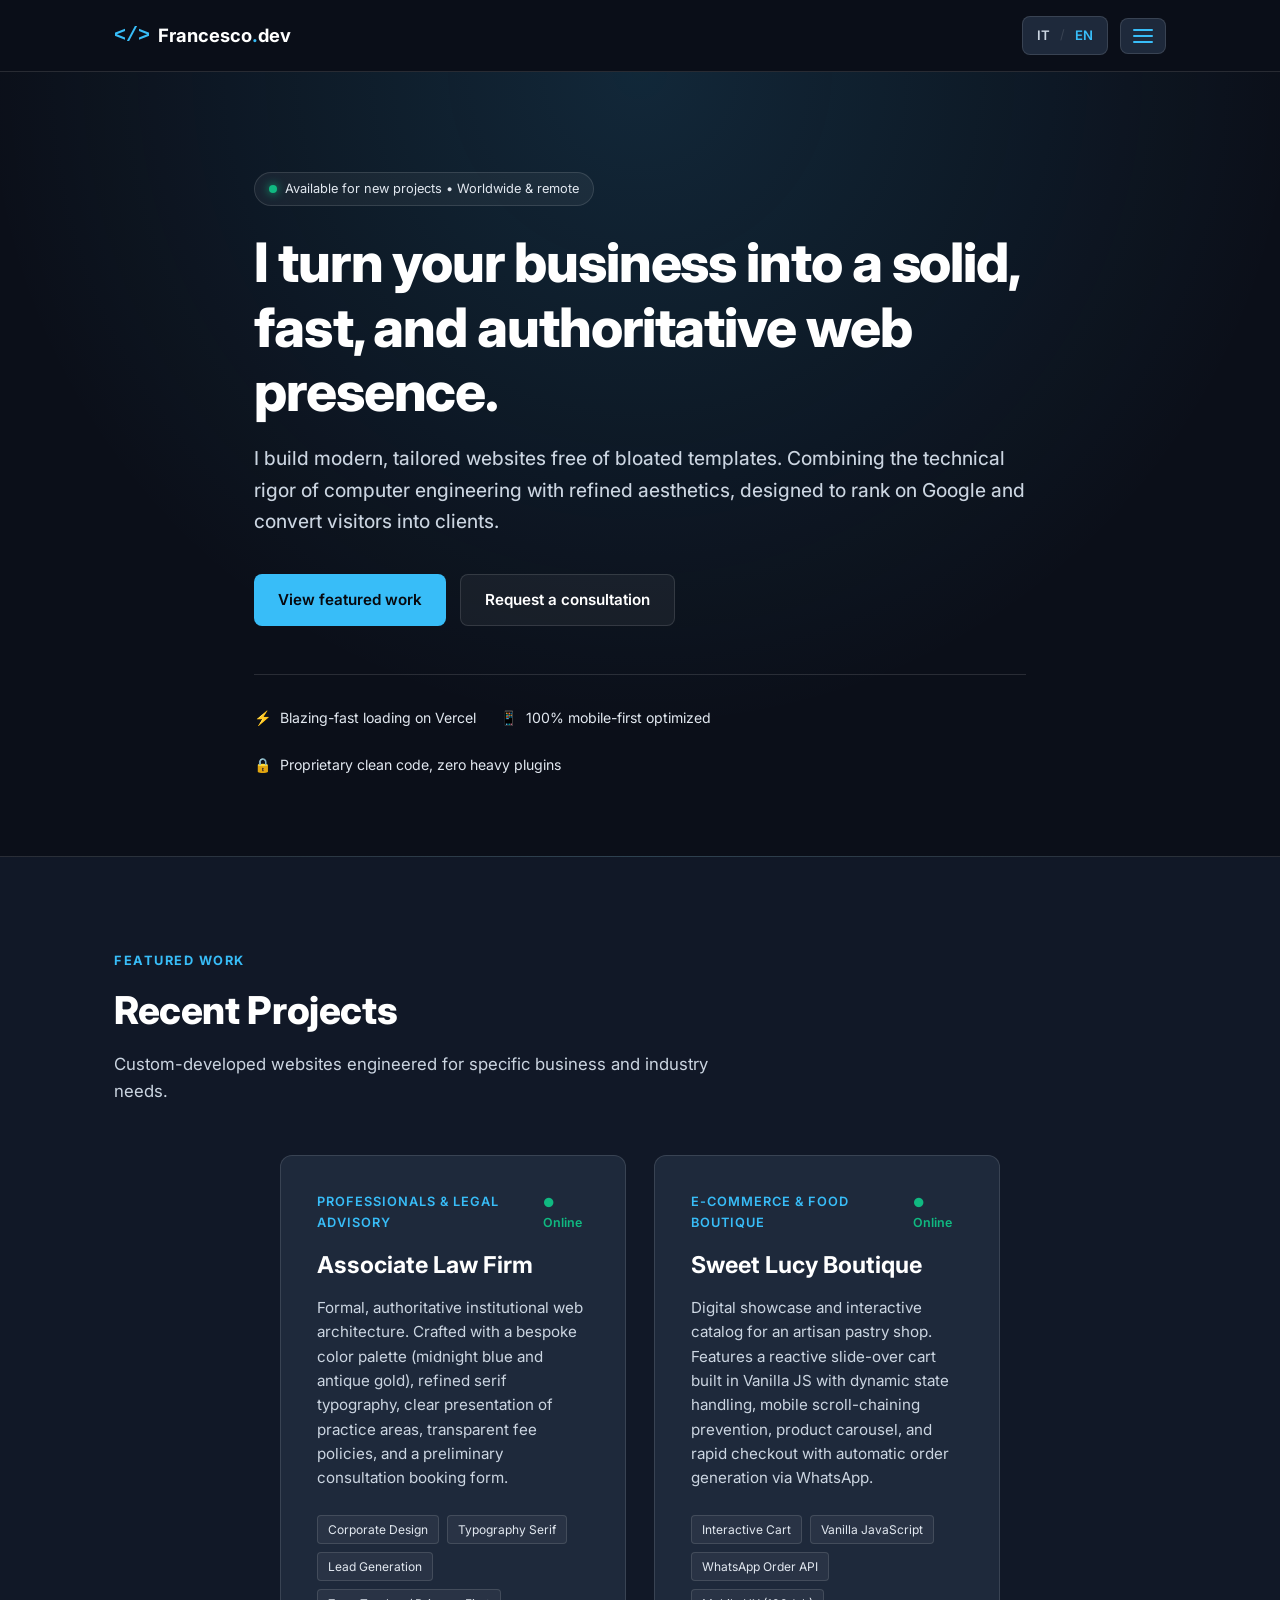
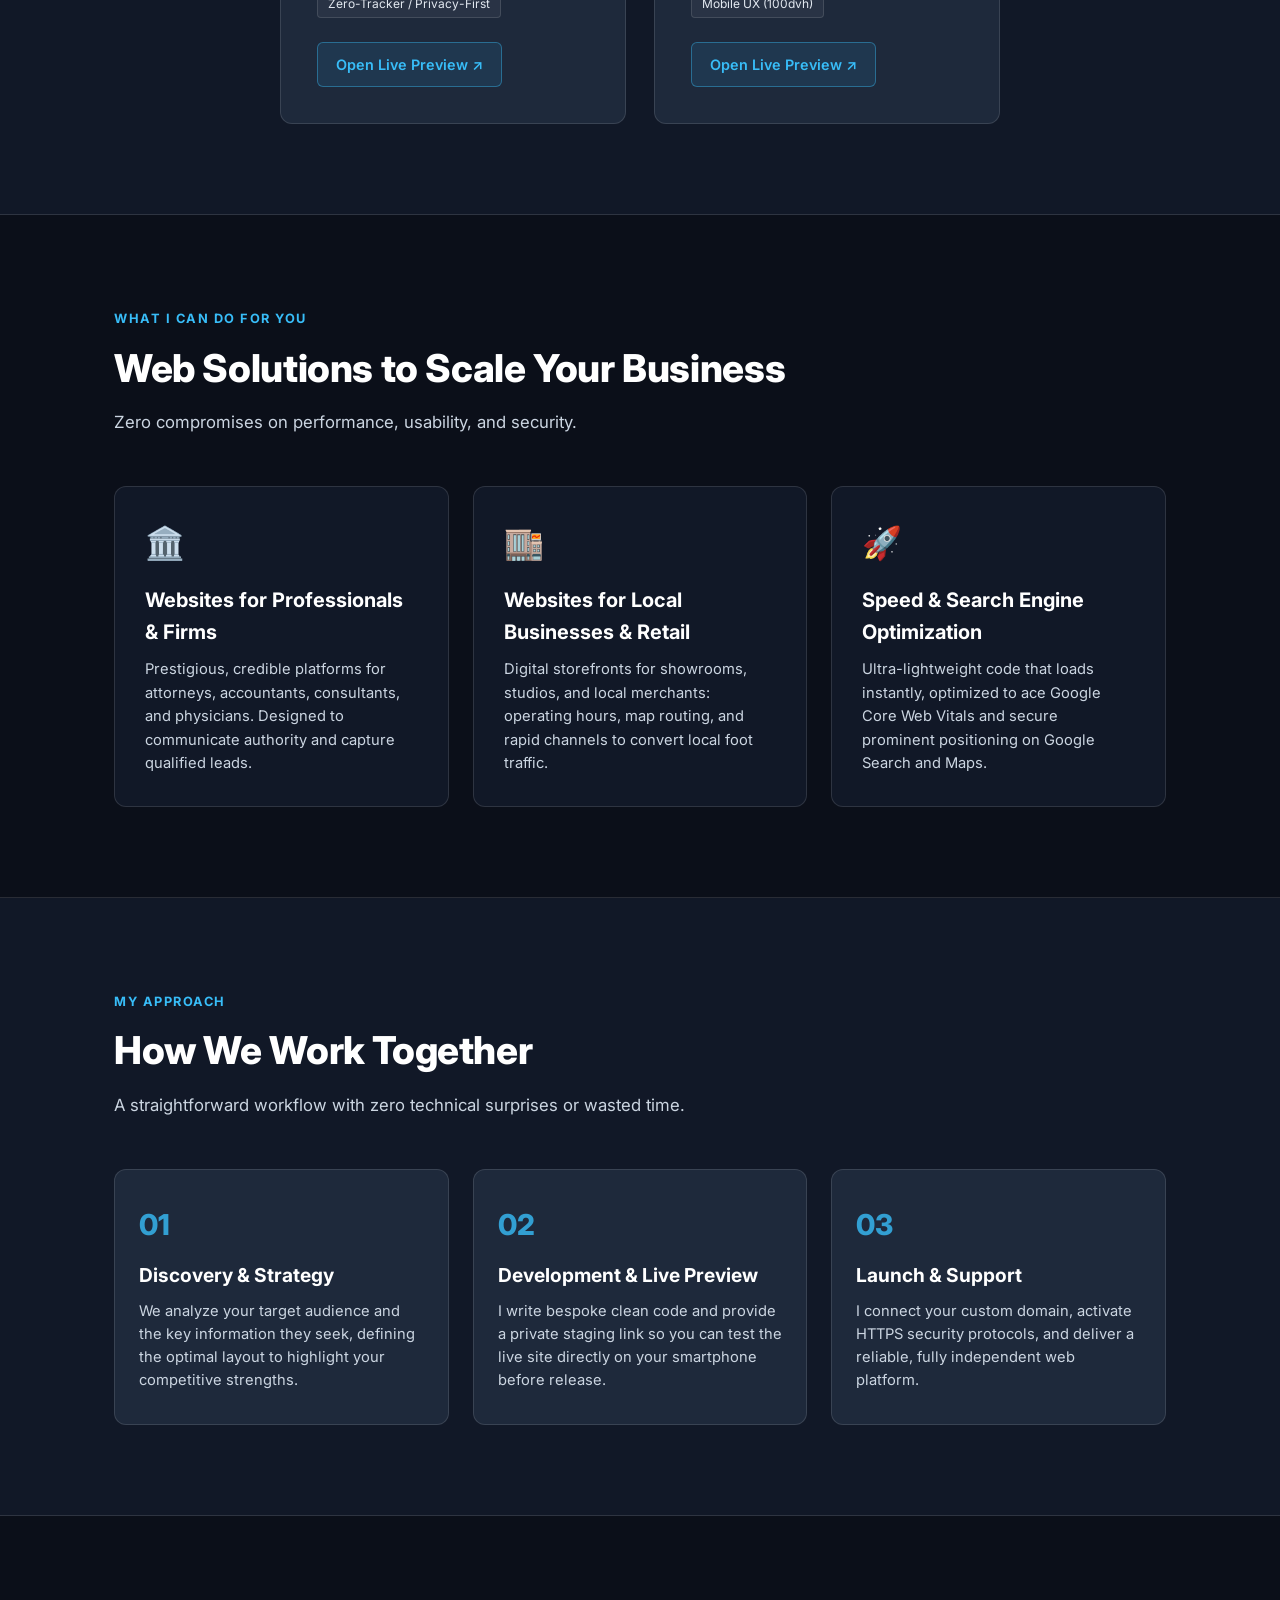
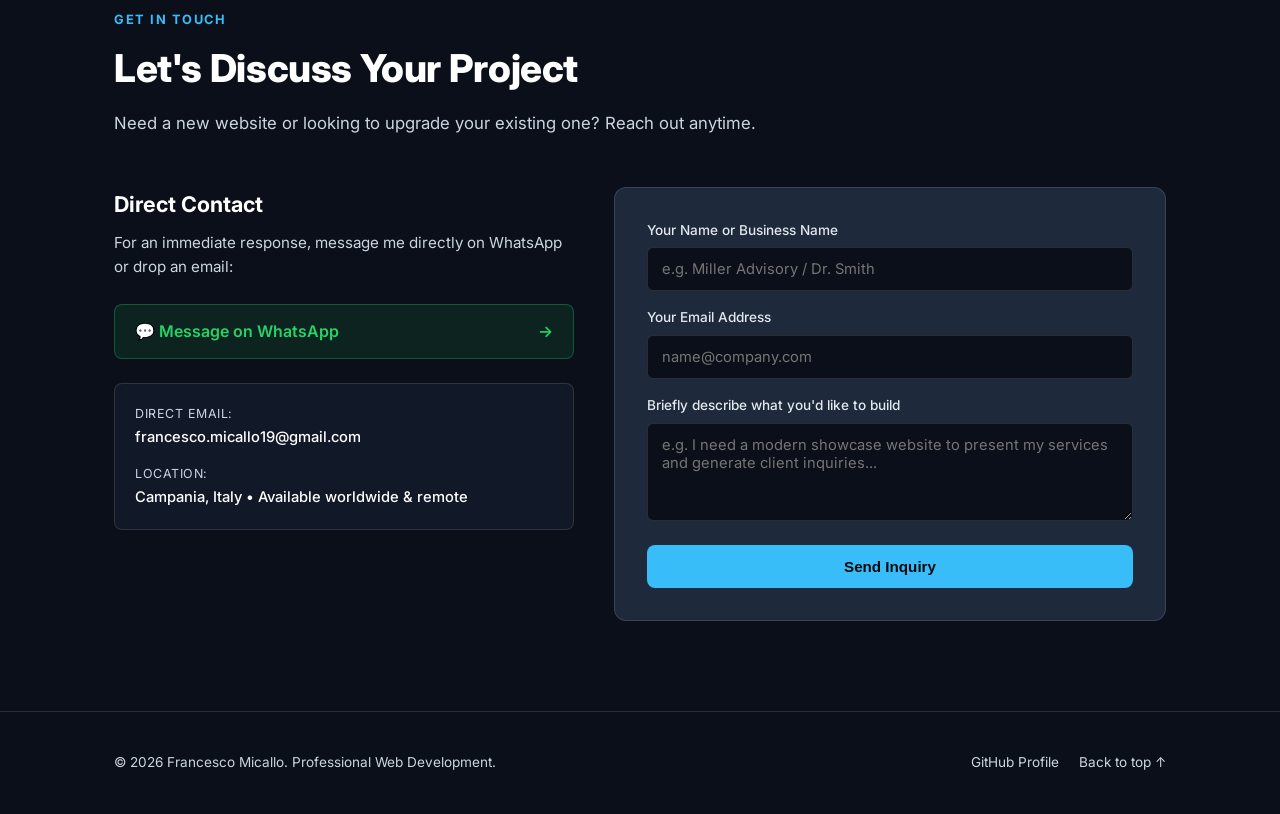
==== en/index.html @ f087980b "update it/en" ====
<!DOCTYPE html>
<html lang="en">
<head>
  <meta charset="UTF-8">
  <meta name="viewport" content="width=device-width, initial-scale=1.0">
  <meta name="description" content="Portfolio of Francesco Micallo: web development, modern digital solutions, responsive high-performance interfaces, and bespoke e-commerce experiences.">
  <title>Francesco Micallo | Web Development & Digital Solutions</title>

  <!-- SOCIAL PREVIEW & WHATSAPP -->
  <meta property="og:type" content="website">
  <meta property="og:url" content="https://francesco-webdesign.vercel.app/en/">
  <meta property="og:title" content="Francesco Micallo | Web Development &amp; Digital Solutions">
  <meta property="og:description" content="Building modern, blazing-fast, custom websites for professionals and businesses. High-performance, mobile-first solutions.">
  <meta property="og:image" content="https://francesco-webdesign.vercel.app/img/og-cover.png">
  <meta property="og:image:width" content="1200">
  <meta property="og:image:height" content="630">

  <!-- TWITTER / X CARDS -->
  <meta name="twitter:card" content="summary_large_image">
  <meta name="twitter:title" content="Francesco Micallo | Web Development &amp; Digital Solutions">
  <meta name="twitter:description" content="Building modern, blazing-fast, custom websites for professionals and businesses.">
  <meta name="twitter:image" content="https://francesco-webdesign.vercel.app/img/og-cover.png">

  <!-- HREFLANG TAGS FOR MULTILINGUAL SEO -->
  <link rel="alternate" hreflang="it" href="https://francesco-webdesign.vercel.app/" />
  <link rel="alternate" hreflang="en" href="https://francesco-webdesign.vercel.app/en/" />
  <link rel="alternate" hreflang="x-default" href="https://francesco-webdesign.vercel.app/" />

  <!-- PRECONNECT AND ASYNC GOOGLE FONT -->
  <link rel="preconnect" href="https://fonts.googleapis.com">
  <link rel="preconnect" href="https://fonts.gstatic.com" crossorigin>
  <link rel="preload" as="style" href="https://fonts.googleapis.com/css2?family=Inter:wght@300;400;500;600;700;800&display=swap">
  <link rel="stylesheet" href="https://fonts.googleapis.com/css2?family=Inter:wght@300;400;500;600;700;800&display=swap" media="print" onload="this.media='all'">
  <noscript>
    <link rel="stylesheet" href="https://fonts.googleapis.com/css2?family=Inter:wght@300;400;500;600;700;800&display=swap">
  </noscript>

  <!-- SHARED STYLESHEET (SALENDO DI UN LIVELLO) -->
  <link rel="stylesheet" href="../style.css">

  <!-- CUSTOM FAVICON WITH </> SYMBOL -->
  <link rel="icon" type="image/svg+xml" href="data:image/svg+xml,%3Csvg xmlns='http://www.w3.org/2000/svg' viewBox='0 0 32 32'%3E%3Crect width='32' height='32' rx='7' fill='%230b0f19'/%3E%3Ctext x='50%25' y='55%25' dominant-baseline='middle' text-anchor='middle' fill='%2338bdf8' font-family='monospace' font-weight='900' font-size='16'%3E%26lt%3B/%26gt%3B%3C/text%3E%3C/svg%3E">
  
  <!-- GOOGLE SEARCH CONSOLE VERIFICATION -->
  <meta name="google-site-verification" content="of4kfYGj0IysTOYSiKbPm9DRqJYELXK91-NZYfJ7q2g" />

  <!-- STRUCTURED JSON-LD DATA -->
  <script type="application/ld+json">
  {
    "@context": "https://schema.org",
    "@type": "Person",
    "name": "Francesco Micallo",
    "url": "https://francesco-webdesign.vercel.app/en/",
    "jobTitle": "Freelance Web Developer & Designer",
    "description": "Building modern, fast, custom websites for professionals, boutique businesses, and enterprises.",
    "address": {
      "@type": "PostalAddress",
      "addressRegion": "Campania",
      "addressCountry": "IT"
    },
    "knowsAbout": ["Web Development", "HTML5", "CSS3", "JavaScript", "WhatsApp E-Commerce", "SEO Optimization"],
    "sameAs": [
      "https://www.linkedin.com/in/tuo-profilo-linkedin",
      "https://github.com/francescomicallo19-alt"
    ]
  }
  </script>
</head>
<body>

  <!-- HEADER & NAVBAR WITH LANGUAGE SWITCHER & HAMBURGER DROPDOWN -->
  <header class="navbar">
    <div class="container nav-container">
      <a href="../" class="logo">
        <span class="logo-symbol">&lt;/&gt;</span>
        <span class="logo-text">Francesco<span class="dot">.</span>dev</span>
      </a>

      <div class="nav-actions">
        <!-- LANGUAGE SWITCHER: IT LINKS TO ROOT, EN ACTIVE -->
        <div class="lang-switch">
          <a href="../" class="lang-btn">IT</a>
          <span class="lang-divider">/</span>
          <span class="lang-btn active">EN</span>
        </div>

        <!-- DROPDOWN MENU WITH HAMBURGER ICON AND INNER CTA -->
        <div class="dropdown">
          <button class="dropdown-trigger" id="dropdownBtn" type="button" aria-label="Open navigation menu" aria-expanded="false">
            <span class="hamburger-icon">
              <span></span>
              <span></span>
              <span></span>
            </span>
          </button>
          
          <div class="dropdown-menu" id="dropdownMenu">
            <a href="#progetti">Projects</a>
            <a href="#servizi">Services</a>
            <a href="#metodo">Method</a>
            <!-- HIGH-CONTRAST CALL TO ACTION BUTTON INSIDE MENU -->
            <a href="#contatti" class="menu-cta-btn">Let's discuss your project</a>
          </div>
        </div>
      </div>
    </div>
  </header>

  <main>
    <!-- HERO SECTION -->
    <section class="hero" id="home">
      <div class="container hero-content">
        <div class="badge">
          <span class="badge-dot"></span>
          <span>Available for new projects • Worldwide & remote</span>
        </div>
        <h1>I turn your business into a solid, fast, and authoritative web presence.</h1>
        <p class="subtitle">
          I build modern, tailored websites free of bloated templates. Combining the technical rigor of computer engineering with refined aesthetics, designed to rank on Google and convert visitors into clients.
        </p>
        <div class="hero-buttons">
          <a href="#progetti" class="btn btn-primary">View featured work</a>
          <a href="#contatti" class="btn btn-secondary">Request a consultation</a>
        </div>

        <div class="hero-features">
          <div class="feature-item">
            <span class="feature-icon">⚡</span>
            <span>Blazing-fast loading on Vercel</span>
          </div>
          <div class="feature-item">
            <span class="feature-icon">📱</span>
            <span>100% mobile-first optimized</span>
          </div>
          <div class="feature-item">
            <span class="feature-icon">🔒</span>
            <span>Proprietary clean code, zero heavy plugins</span>
          </div>
        </div>
      </div>
    </section>

    <!-- FEATURED PROJECTS SECTION -->
    <section class="section portfolio-section" id="progetti">
      <div class="container">
        <div class="section-head">
          <span class="tag">Featured Work</span>
          <h2 class="section-title">Recent Projects</h2>
          <p class="section-subtitle">Custom-developed websites engineered for specific business and industry needs.</p>
        </div>

        <div class="portfolio-grid portfolio-single">
          <!-- LAW FIRM CARD -->
          <article class="project-card">
            <div class="project-header">
              <span class="project-category">Professionals & Legal Advisory</span>
              <span class="status-live">● Online</span>
            </div>
            <h3>Associate Law Firm</h3>
            <p class="project-desc">
              Formal, authoritative institutional web architecture. Crafted with a bespoke color palette (midnight blue and antique gold), refined serif typography, clear presentation of practice areas, transparent fee policies, and a preliminary consultation booking form.
            </p>
            <div class="project-tags">
              <span>Corporate Design</span>
              <span>Typography Serif</span>
              <span>Lead Generation</span>
              <span>Zero-Tracker / Privacy-First</span>
            </div>
            <div class="project-actions">
              <a href="https://studio-legale-azure.vercel.app/" target="_blank" rel="noopener noreferrer" class="btn-project">
                Open Live Preview ↗
              </a>
            </div>
          </article>

          <!-- SWEET LUCY CARD -->
          <article class="project-card">
            <div class="project-header">
              <span class="project-category">E-Commerce & Food Boutique</span>
              <span class="status-live">● Online</span>
            </div>
            <h3>Sweet Lucy Boutique</h3>
            <p class="project-desc">
              Digital showcase and interactive catalog for an artisan pastry shop. Features a reactive slide-over cart built in Vanilla JS with dynamic state handling, mobile scroll-chaining prevention, product carousel, and rapid checkout with automatic order generation via WhatsApp.
            </p>
            <div class="project-tags">
              <span>Interactive Cart</span>
              <span>Vanilla JavaScript</span>
              <span>WhatsApp Order API</span>
              <span>Mobile UX (100dvh)</span>
            </div>
            <div class="project-actions">
              <a href="https://sweet-lucy-capri.vercel.app/" target="_blank" rel="noopener noreferrer" class="btn-project">
                Open Live Preview ↗
              </a>
            </div>
          </article>
        </div>
      </div>
    </section>

    <!-- SERVICES SECTION -->
    <section class="section services-section" id="servizi">
      <div class="container">
        <div class="section-head">
          <span class="tag">What I Can Do For You</span>
          <h2 class="section-title">Web Solutions to Scale Your Business</h2>
          <p class="section-subtitle">Zero compromises on performance, usability, and security.</p>
        </div>

        <div class="services-grid">
          <div class="service-box">
            <div class="service-icon">🏛️</div>
            <h3>Websites for Professionals & Firms</h3>
            <p>
              Prestigious, credible platforms for attorneys, accountants, consultants, and physicians. Designed to communicate authority and capture qualified leads.
            </p>
          </div>

          <div class="service-box">
            <div class="service-icon">🏬</div>
            <h3>Websites for Local Businesses & Retail</h3>
            <p>
              Digital storefronts for showrooms, studios, and local merchants: operating hours, map routing, and rapid channels to convert local foot traffic.
            </p>
          </div>

          <div class="service-box">
            <div class="service-icon">🚀</div>
            <h3>Speed & Search Engine Optimization</h3>
            <p>
              Ultra-lightweight code that loads instantly, optimized to ace Google Core Web Vitals and secure prominent positioning on Google Search and Maps.
            </p>
          </div>
        </div>
      </div>
    </section>

    <!-- METHOD SECTION -->
    <section class="section process-section" id="metodo">
      <div class="container">
        <div class="section-head">
          <span class="tag">My Approach</span>
          <h2 class="section-title">How We Work Together</h2>
          <p class="section-subtitle">A straightforward workflow with zero technical surprises or wasted time.</p>
        </div>

        <div class="steps-grid">
          <div class="step-card">
            <span class="step-number">01</span>
            <h3>Discovery & Strategy</h3>
            <p>We analyze your target audience and the key information they seek, defining the optimal layout to highlight your competitive strengths.</p>
          </div>

          <div class="step-card">
            <span class="step-number">02</span>
            <h3>Development & Live Preview</h3>
            <p>I write bespoke clean code and provide a private staging link so you can test the live site directly on your smartphone before release.</p>
          </div>

          <div class="step-card">
            <span class="step-number">03</span>
            <h3>Launch & Support</h3>
            <p>I connect your custom domain, activate HTTPS security protocols, and deliver a reliable, fully independent web platform.</p>
          </div>
        </div>
      </div>
    </section>

    <!-- CONTACT SECTION -->
    <section class="section contact-section" id="contatti">
      <div class="container">
        <div class="section-head">
          <span class="tag">Get In Touch</span>
          <h2 class="section-title">Let's Discuss Your Project</h2>
          <p class="section-subtitle">Need a new website or looking to upgrade your existing one? Reach out anytime.</p>
        </div>

        <div class="contact-layout">
          <!-- DIRECT CHANNELS -->
          <div class="contact-direct">
            <h3>Direct Contact</h3>
            <p>For an immediate response, message me directly on WhatsApp or drop an email:</p>
            
            <a href="https://wa.me/393928811969?text=Hi%20Francesco,%20I%20would%20like%20information%20about%20a%20website" target="_blank" rel="noopener noreferrer" class="contact-pill wa-pill">
              <span>💬 Message on WhatsApp</span>
              <span class="pill-arrow">→</span>
            </a>

            <div class="direct-info-box">
              <div class="info-row">
                <span class="info-label">Direct Email:</span>
                <span class="info-val">francesco.micallo19@gmail.com</span>
              </div>
              <div class="info-row">
                <span class="info-label">Location:</span>
                <span class="info-val">Campania, Italy • Available worldwide & remote</span>
              </div>
            </div>
          </div>

          <!-- FORMSPREE FORM -->
          <div class="contact-form-wrapper">
            <form class="contact-form" action="https://formspree.io/f/mqpadgvb" method="POST">
              <div class="form-group">
                <label for="name">Your Name or Business Name</label>
                <input type="text" id="name" name="name" placeholder="e.g. Miller Advisory / Dr. Smith" required>
              </div>

              <div class="form-group">
                <label for="email">Your Email Address</label>
                <input type="email" id="email" name="email" placeholder="name@company.com" required>
              </div>

              <div class="form-group">
                <label for="message">Briefly describe what you'd like to build</label>
                <textarea id="message" name="message" rows="4" placeholder="e.g. I need a modern showcase website to present my services and generate client inquiries..." required></textarea>
              </div>

              <button type="submit" class="btn btn-primary btn-block">Send Inquiry</button>
            </form>
          </div>
        </div>
      </div>
    </section>
  </main>

  <!-- FOOTER -->
  <footer class="footer">
    <div class="container footer-content">
      <p>&copy; 2026 Francesco Micallo. Professional Web Development.</p>
      <div class="footer-links">
        <a href="https://github.com/francescomicallo19-alt" target="_blank" rel="noopener noreferrer">GitHub Profile</a>
        <a href="#home">Back to top ↑</a>
      </div>
    </div>
  </footer>

  <!-- SHARED INTERACTION SCRIPT -->
  <script src="../script.js" defer></script>

</body>
</html>
---- style.css ----
/* RESET INIZIALE & VARIABILI GLOBALI */
* {
  margin: 0;
  padding: 0;
  box-sizing: border-box;
}

:root {
  /* Palette dark ammorbidita: toni ardesia e blu notte rilassanti per gli occhi */
  --bg-deep: #0b0f19;          /* Sfondo base */
  --bg-surface: #111827;       /* Sfondo sezioni alternate e card */
  --bg-card: #1e293b;          /* Contenitori card e menu */
  --bg-card-hover: #27354a;    /* Stato hover */
  
  /* Colore accento ciano e varianti */
  --accent-cyan: #38bdf8;
  --accent-cyan-hover: #0284c7;
  
  /* Contrasti tipografici ad alta leggibilità */
  --text-main: #f8fafc;        /* Titoli e testo principale ad alto contrasto */
  --text-muted: #cbd5e1;       /* Paragrafi e testi secondari nitidi */
  --text-sub: #e2e8f0;         /* Tag ed etichette */
  
  /* Rifiniture bordi */
  --border-subtle: rgba(255, 255, 255, 0.12);
  --border-glow: rgba(56, 189, 248, 0.4);
  --font-base: 'Inter', -apple-system, BlinkMacSystemFont, 'Segoe UI', Roboto, sans-serif;
}

html {
  scroll-behavior: smooth;
}

body {
  background-color: var(--bg-deep);
  color: var(--text-main);
  font-family: var(--font-base);
  line-height: 1.6;
  -webkit-font-smoothing: antialiased;
}

.container {
  max-width: 1100px;
  margin: 0 auto;
  padding: 0 24px;
}

/* NAVBAR & GESTIONE DEL MENU HAMBURGER */
.navbar {
  position: sticky;
  top: 0;
  z-index: 100;
  background: rgba(11, 15, 25, 0.88);
  backdrop-filter: blur(12px);
  border-bottom: 1px solid var(--border-subtle);
  padding: 16px 0;
}

.nav-container {
  display: flex;
  justify-content: space-between;
  align-items: center;
}

.logo {
  display: flex;
  align-items: center;
  gap: 8px;
  text-decoration: none;
  color: #fff;
  font-weight: 700;
  font-size: 1.15rem;
}

.logo-symbol {
  color: var(--accent-cyan);
  font-family: monospace;
  font-size: 1.25rem;
  font-weight: 900;
}

.dot {
  color: var(--accent-cyan);
}

.nav-actions {
  display: flex;
  align-items: center;
  gap: 12px;
}

/* SELETTORE LINGUA COMPATTO IT / EN */
.lang-switch {
  display: flex;
  align-items: center;
  gap: 6px;
  background: var(--bg-card);
  border: 1px solid var(--border-subtle);
  border-radius: 8px;
  padding: 6px 10px;
}

.lang-btn {
  text-decoration: none;
  color: var(--text-muted);
  font-family: inherit;
  font-size: 0.82rem;
  font-weight: 600;
  cursor: pointer;
  padding: 2px 4px;
  transition: color 0.2s ease;
}

.lang-btn:hover {
  color: var(--text-main);
}

.lang-btn.active {
  color: var(--accent-cyan);
  cursor: default;
}

.lang-divider {
  color: var(--border-subtle);
  font-size: 0.8rem;
  user-select: none;
}

/* COMPONENTE DROPDOWN */
.dropdown {
  position: relative;
}

/* PULSANTE HAMBURGER CON LE TRE LINEETTE DELLO STESSO COLORE DEL SIMBOLO </> */
.dropdown-trigger {
  background: var(--bg-card);
  border: 1px solid var(--border-subtle);
  border-radius: 8px;
  padding: 10px 12px;
  cursor: pointer;
  display: flex;
  align-items: center;
  justify-content: center;
  transition: all 0.2s ease;
}

.dropdown-trigger:hover,
.dropdown.active .dropdown-trigger {
  border-color: var(--accent-cyan);
  background: var(--bg-card-hover);
}

.hamburger-icon {
  display: flex;
  flex-direction: column;
  justify-content: space-between;
  width: 20px;
  height: 14px;
}

.hamburger-icon span {
  display: block;
  width: 100%;
  height: 2px;
  background-color: var(--accent-cyan);
  border-radius: 2px;
  transition: all 0.2s ease;
}

/* MENU A TENDINA */
.dropdown-menu {
  position: absolute;
  top: calc(100% + 10px);
  right: 0;
  min-width: 220px;
  background: var(--bg-card);
  border: 1px solid var(--border-subtle);
  border-radius: 12px;
  padding: 10px;
  box-shadow: 0 16px 35px rgba(0, 0, 0, 0.45);
  display: none;
  flex-direction: column;
  gap: 4px;
  z-index: 200;
}

.dropdown.active .dropdown-menu {
  display: flex;
}

.dropdown-menu a {
  text-decoration: none;
  color: var(--text-muted);
  font-size: 0.94rem;
  font-weight: 500;
  padding: 10px 14px;
  border-radius: 6px;
  transition: all 0.15s ease;
}

.dropdown-menu a:hover {
  background: rgba(56, 189, 248, 0.1);
  color: var(--accent-cyan);
}

/* PULSANTE AD ALTO CONTRASTO ALL'INTERNO DEL MENU */
.dropdown-menu a.menu-cta-btn {
  margin-top: 6px;
  background: var(--accent-cyan);
  color: #07090e !important;
  font-weight: 700;
  text-align: center;
  padding: 11px 14px;
  border-radius: 6px;
  box-shadow: 0 4px 12px rgba(56, 189, 248, 0.25);
}

.dropdown-menu a.menu-cta-btn:hover {
  background: #7dd3fc;
  color: #07090e !important;
  transform: translateY(-1px);
}

/* HERO SECTION */
.hero {
  padding: 100px 0 80px 0;
  background: radial-gradient(circle at 50% 0%, rgba(56, 189, 248, 0.14) 0%, transparent 65%);
  border-bottom: 1px solid var(--border-subtle);
}

.hero-content {
  max-width: 820px;
}

.badge {
  display: inline-flex;
  align-items: center;
  gap: 8px;
  padding: 6px 14px;
  background: rgba(255, 255, 255, 0.05);
  border: 1px solid var(--border-subtle);
  border-radius: 50px;
  font-size: 0.8rem;
  color: var(--text-sub);
  margin-bottom: 24px;
}

.badge-dot {
  width: 8px;
  height: 8px;
  background-color: #10b981;
  border-radius: 50%;
  box-shadow: 0 0 10px #10b981;
}

.hero h1 {
  font-size: clamp(2.2rem, 4.5vw, 3.4rem);
  font-weight: 800;
  line-height: 1.18;
  letter-spacing: -0.02em;
  margin-bottom: 20px;
  color: #fff;
}

.subtitle {
  font-size: clamp(1.05rem, 2vw, 1.2rem);
  color: var(--text-muted);
  font-weight: 450;
  line-height: 1.65;
  margin-bottom: 36px;
}

.hero-buttons {
  display: flex;
  gap: 14px;
  flex-wrap: wrap;
  margin-bottom: 48px;
}

.btn {
  display: inline-flex;
  align-items: center;
  justify-content: center;
  padding: 13px 24px;
  border-radius: 8px;
  font-size: 0.95rem;
  font-weight: 600;
  text-decoration: none;
  cursor: pointer;
  transition: all 0.2s ease;
}

.btn-primary {
  background: var(--accent-cyan);
  color: #07090e;
  border: none;
}

.btn-primary:hover {
  background: #7dd3fc;
  transform: translateY(-2px);
}

.btn-secondary {
  background: rgba(255, 255, 255, 0.05);
  color: #fff;
  border: 1px solid var(--border-subtle);
}

.btn-secondary:hover {
  background: rgba(255, 255, 255, 0.1);
  transform: translateY(-2px);
}

.hero-features {
  display: flex;
  flex-wrap: wrap;
  gap: 24px;
  padding-top: 32px;
  border-top: 1px solid var(--border-subtle);
}

.feature-item {
  display: flex;
  align-items: center;
  gap: 8px;
  font-size: 0.88rem;
  color: var(--text-sub);
}

/* SEZIONI GENERALI */
.section {
  padding: 90px 0;
}

.section-head {
  margin-bottom: 50px;
}

.tag {
  display: inline-block;
  font-size: 0.8rem;
  font-weight: 700;
  text-transform: uppercase;
  letter-spacing: 1.5px;
  color: var(--accent-cyan);
  margin-bottom: 8px;
}

.section-title {
  font-size: clamp(1.8rem, 3.2vw, 2.4rem);
  font-weight: 800;
  letter-spacing: -0.01em;
  color: #fff;
  margin-bottom: 10px;
}

.section-subtitle {
  color: var(--text-muted);
  font-size: 1.05rem;
  max-width: 650px;
}

/* SEZIONE PROGETTI */
.portfolio-section {
  background-color: var(--bg-surface);
  border-bottom: 1px solid var(--border-subtle);
}

.portfolio-grid {
  display: grid;
  grid-template-columns: repeat(auto-fit, minmax(320px, 1fr));
  gap: 28px;
}

.portfolio-single {
  max-width: 720px;
  margin: 0 auto;
}

.project-card {
  background: var(--bg-card);
  border: 1px solid var(--border-subtle);
  border-radius: 12px;
  padding: 36px;
  display: flex;
  flex-direction: column;
  transition: all 0.25s ease;
}

.project-card:hover {
  transform: translateY(-4px);
  border-color: var(--border-glow);
  background: var(--bg-card-hover);
}

.project-header {
  display: flex;
  justify-content: space-between;
  align-items: center;
  margin-bottom: 14px;
}

.project-category {
  font-size: 0.8rem;
  color: var(--accent-cyan);
  font-weight: 600;
  text-transform: uppercase;
  letter-spacing: 1px;
}

.status-live {
  font-size: 0.78rem;
  color: #10b981;
  font-weight: 600;
}

.project-card h3 {
  font-size: 1.45rem;
  color: #fff;
  margin-bottom: 12px;
}

.project-desc {
  color: var(--text-muted);
  font-size: 0.95rem;
  line-height: 1.6;
  margin-bottom: 24px;
  flex-grow: 1;
}

.project-tags {
  display: flex;
  flex-wrap: wrap;
  gap: 8px;
  margin-bottom: 24px;
}

.project-tags span {
  font-size: 0.75rem;
  padding: 4px 10px;
  background: rgba(255, 255, 255, 0.05);
  border: 1px solid var(--border-subtle);
  border-radius: 4px;
  color: var(--text-sub);
}

.btn-project {
  display: inline-block;
  padding: 10px 18px;
  background: rgba(56, 189, 248, 0.1);
  border: 1px solid var(--border-glow);
  color: var(--accent-cyan);
  text-decoration: none;
  font-weight: 600;
  font-size: 0.9rem;
  border-radius: 6px;
  text-align: center;
  transition: all 0.2s ease;
}

.btn-project:hover {
  background: var(--accent-cyan);
  color: #07090e;
}

/* SEZIONE SERVIZI */
.services-section {
  border-bottom: 1px solid var(--border-subtle);
}

.services-grid {
  display: grid;
  grid-template-columns: repeat(auto-fit, minmax(280px, 1fr));
  gap: 24px;
}

.service-box {
  background: var(--bg-surface);
  border: 1px solid var(--border-subtle);
  border-radius: 12px;
  padding: 30px;
}

.service-icon {
  font-size: 2rem;
  margin-bottom: 16px;
}

.service-box h3 {
  font-size: 1.25rem;
  color: #fff;
  margin-bottom: 10px;
}

.service-box p {
  color: var(--text-muted);
  font-size: 0.92rem;
  line-height: 1.6;
}

/* SEZIONE METODO */
.process-section {
  background-color: var(--bg-surface);
  border-bottom: 1px solid var(--border-subtle);
}

.steps-grid {
  display: grid;
  grid-template-columns: repeat(auto-fit, minmax(280px, 1fr));
  gap: 24px;
}

.step-card {
  background: var(--bg-card);
  border: 1px solid var(--border-subtle);
  border-radius: 12px;
  padding: 32px 24px;
}

.step-number {
  font-size: 1.8rem;
  font-weight: 800;
  color: var(--accent-cyan);
  opacity: 0.8;
  display: block;
  margin-bottom: 12px;
}

.step-card h3 {
  font-size: 1.2rem;
  color: #fff;
  margin-bottom: 10px;
}

.step-card p {
  color: var(--text-muted);
  font-size: 0.92rem;
  line-height: 1.55;
}

/* SEZIONE CONTATTI */
.contact-layout {
  display: grid;
  grid-template-columns: 1fr 1.2fr;
  gap: 40px;
}

.contact-direct h3 {
  font-size: 1.35rem;
  color: #fff;
  margin-bottom: 10px;
}

.contact-direct > p {
  color: var(--text-muted);
  font-size: 0.95rem;
  margin-bottom: 24px;
}

.contact-pill {
  display: flex;
  justify-content: space-between;
  align-items: center;
  padding: 14px 20px;
  background: rgba(37, 211, 102, 0.1);
  border: 1px solid rgba(37, 211, 102, 0.3);
  color: #25d366;
  text-decoration: none;
  font-weight: 600;
  border-radius: 8px;
  margin-bottom: 24px;
  transition: all 0.2s ease;
}

.contact-pill:hover {
  background: #25d366;
  color: #fff;
}

.direct-info-box {
  background: var(--bg-surface);
  border: 1px solid var(--border-subtle);
  border-radius: 8px;
  padding: 20px;
  display: flex;
  flex-direction: column;
  gap: 14px;
}

.info-label {
  display: block;
  font-size: 0.78rem;
  color: var(--text-muted);
  text-transform: uppercase;
  letter-spacing: 0.5px;
}

.info-val {
  display: block;
  color: #fff;
  font-weight: 500;
  font-size: 0.92rem;
  margin-top: 2px;
}

/* FORM FORMSPREE */
.contact-form-wrapper {
  background: var(--bg-card);
  border: 1px solid var(--border-subtle);
  border-radius: 12px;
  padding: 32px;
}

.contact-form {
  display: flex;
  flex-direction: column;
  gap: 16px;
}

.form-group {
  display: flex;
  flex-direction: column;
  gap: 6px;
}

.form-group label {
  font-size: 0.85rem;
  color: var(--text-sub);
  font-weight: 500;
}

.form-group input,
.form-group textarea {
  width: 100%;
  padding: 12px 14px;
  background: var(--bg-deep);
  border: 1px solid var(--border-subtle);
  border-radius: 6px;
  color: #fff;
  font-family: inherit;
  font-size: 0.92rem;
  outline: none;
  transition: border-color 0.2s ease;
}

.form-group input:focus,
.form-group textarea:focus {
  border-color: var(--accent-cyan);
}

.btn-block {
  width: 100%;
  margin-top: 8px;
}

/* FOOTER */
.footer {
  padding: 40px 0;
  border-top: 1px solid var(--border-subtle);
  font-size: 0.85rem;
  color: var(--text-muted);
}

.footer-content {
  display: flex;
  justify-content: space-between;
  align-items: center;
  flex-wrap: wrap;
  gap: 16px;
}

.footer-links {
  display: flex;
  gap: 20px;
}

.footer-links a {
  color: var(--text-muted);
  text-decoration: none;
  transition: color 0.2s;
}

.footer-links a:hover {
  color: var(--accent-cyan);
}

/* REGOLE MOBILE */
@media (max-width: 820px) {
  .navbar {
    padding: 12px 0;
  }

  .hero {
    padding: 32px 0 50px 0;
  }

  .badge {
    margin-bottom: 16px;
  }

  .contact-layout {
    grid-template-columns: 1fr;
  }

  .hero-buttons {
    flex-direction: column;
  }

  .btn {
    width: 100%;
  }
}
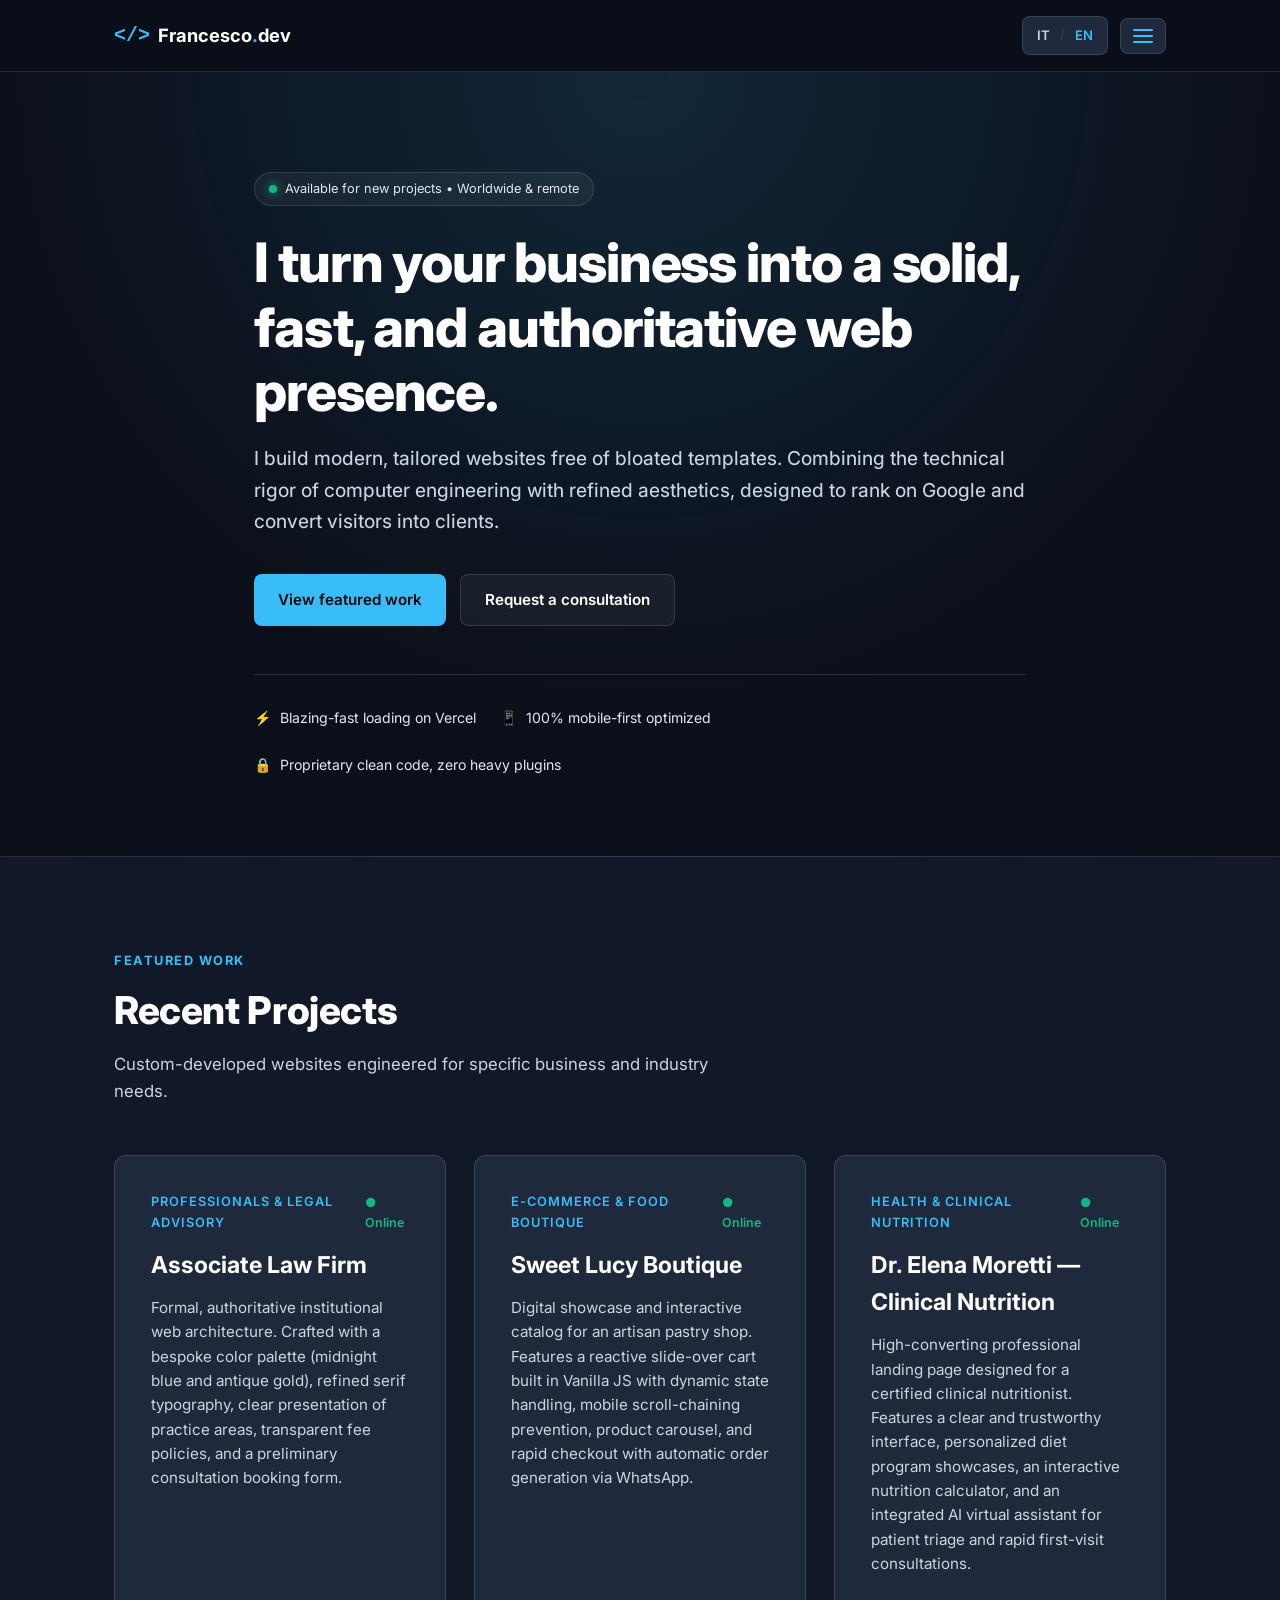
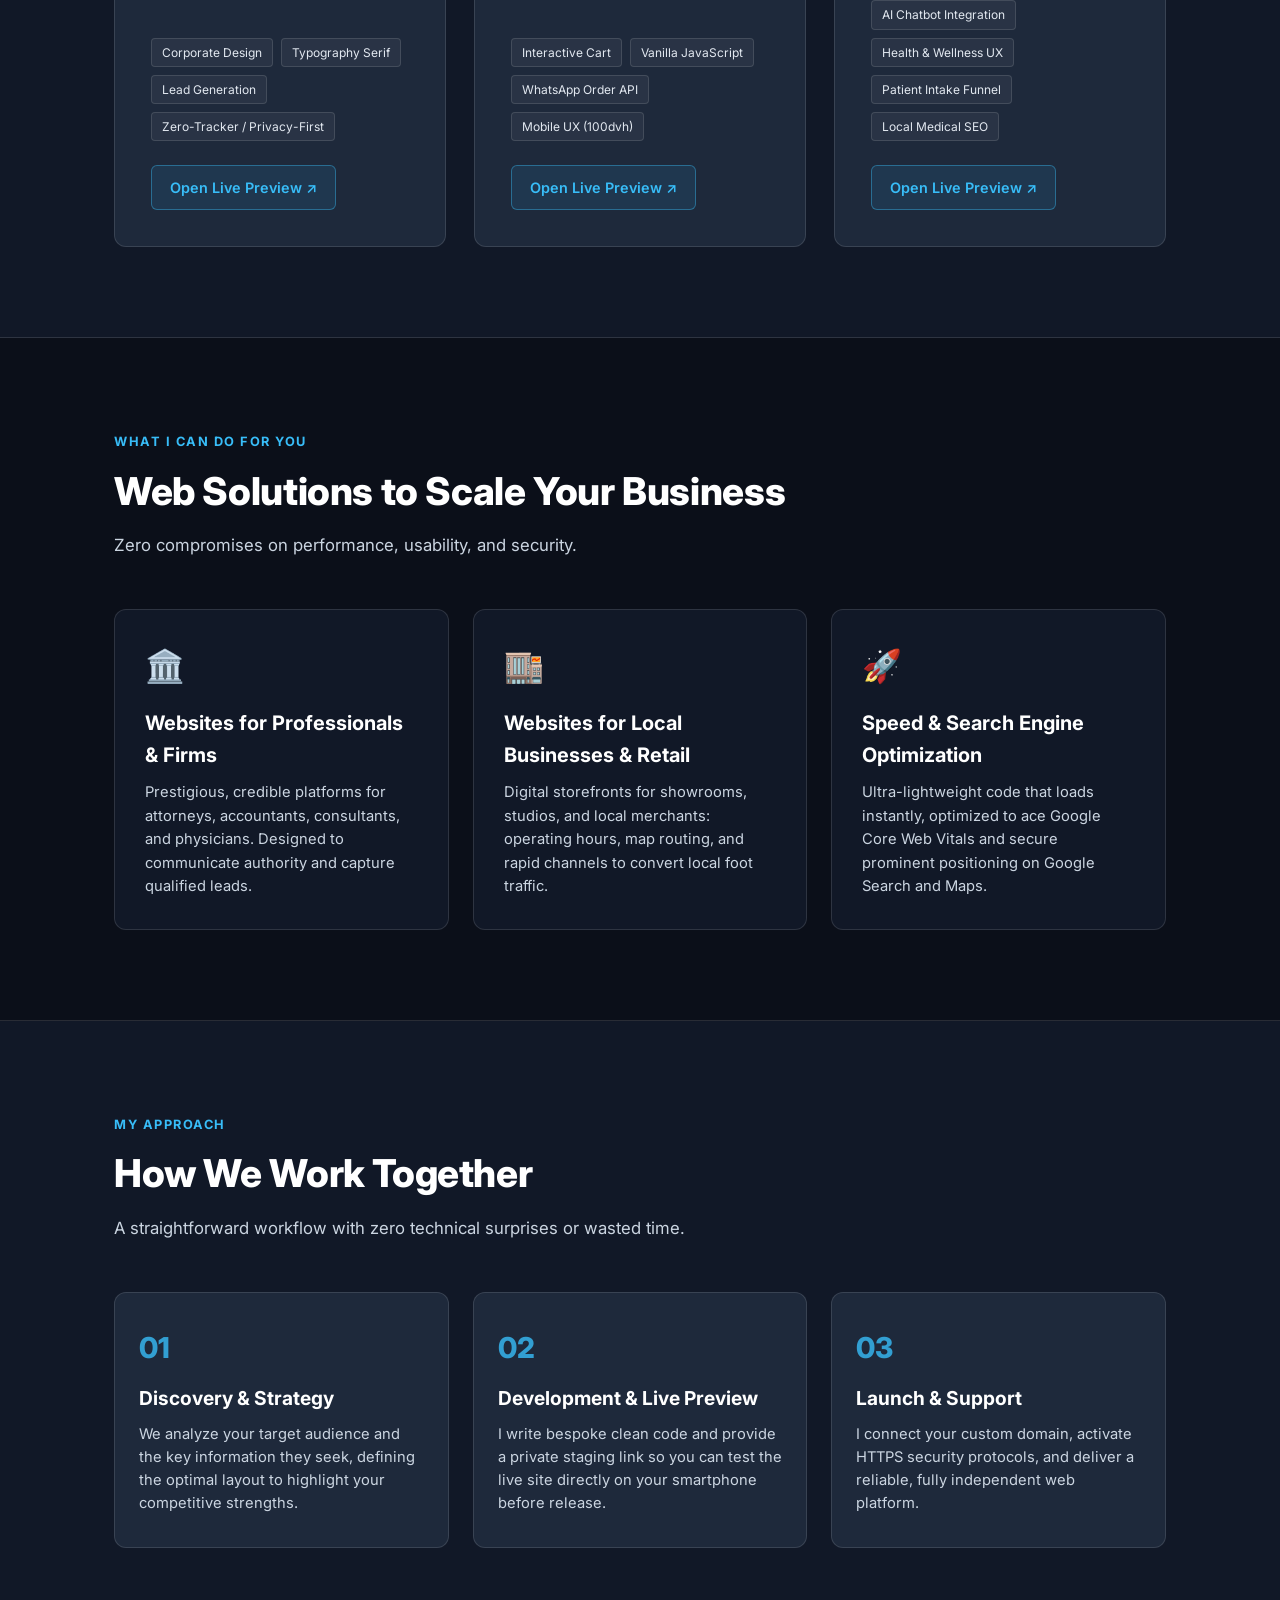
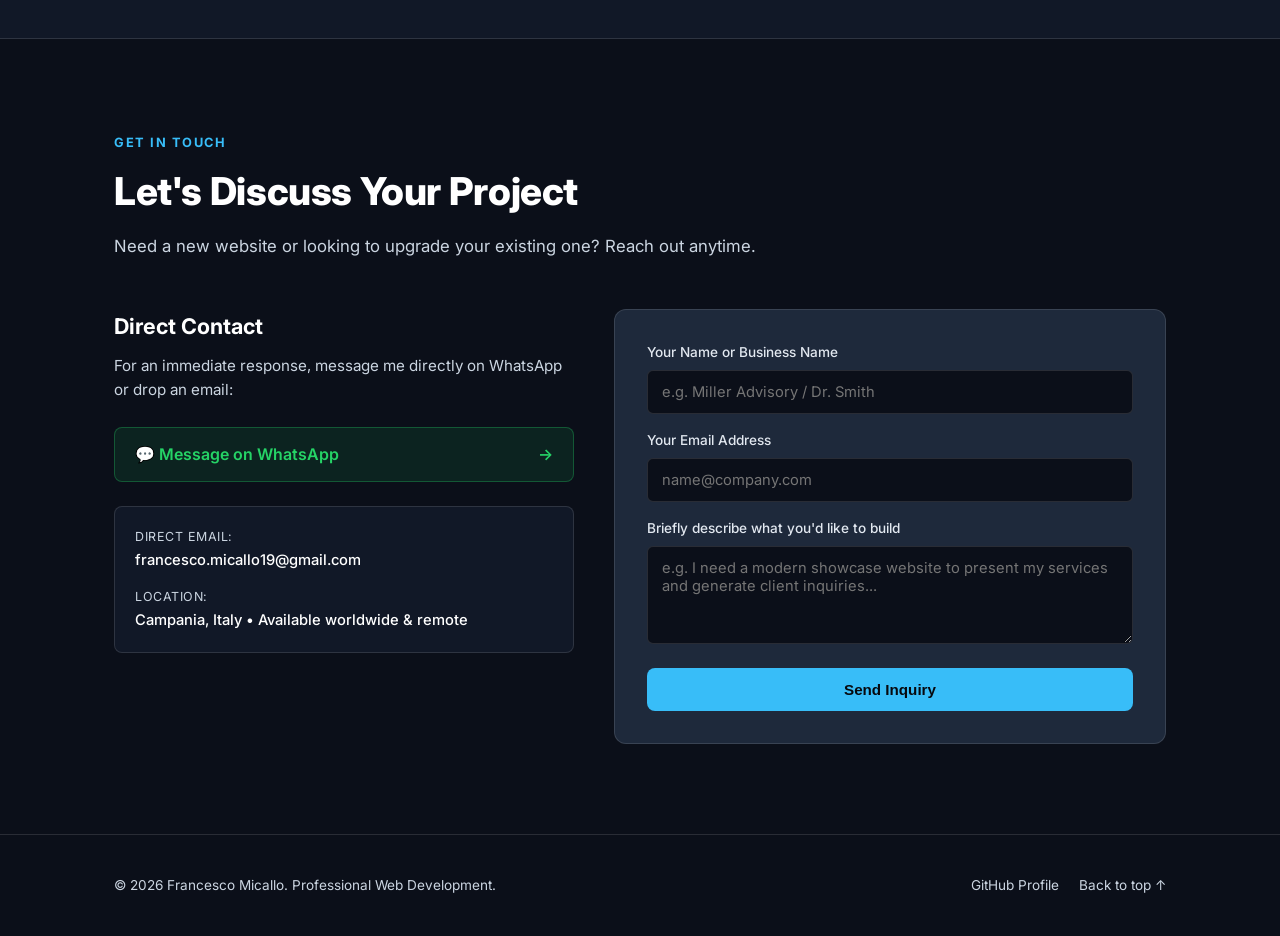
==== commit 80874eb7: "update_nutrizionista" ====
--- a/en/index.html
+++ b/en/index.html
@@ -1,343 +1,366 @@
-<!DOCTYPE html>
-<html lang="en">
-<head>
-  <meta charset="UTF-8">
-  <meta name="viewport" content="width=device-width, initial-scale=1.0">
-  <meta name="description" content="Portfolio of Francesco Micallo: web development, modern digital solutions, responsive high-performance interfaces, and bespoke e-commerce experiences.">
-  <title>Francesco Micallo | Web Development & Digital Solutions</title>
-
-  <!-- SOCIAL PREVIEW & WHATSAPP -->
-  <meta property="og:type" content="website">
-  <meta property="og:url" content="https://francesco-webdesign.vercel.app/en/">
-  <meta property="og:title" content="Francesco Micallo | Web Development &amp; Digital Solutions">
-  <meta property="og:description" content="Building modern, blazing-fast, custom websites for professionals and businesses. High-performance, mobile-first solutions.">
-  <meta property="og:image" content="https://francesco-webdesign.vercel.app/img/og-cover.png">
-  <meta property="og:image:width" content="1200">
-  <meta property="og:image:height" content="630">
-
-  <!-- TWITTER / X CARDS -->
-  <meta name="twitter:card" content="summary_large_image">
-  <meta name="twitter:title" content="Francesco Micallo | Web Development &amp; Digital Solutions">
-  <meta name="twitter:description" content="Building modern, blazing-fast, custom websites for professionals and businesses.">
-  <meta name="twitter:image" content="https://francesco-webdesign.vercel.app/img/og-cover.png">
-
-  <!-- HREFLANG TAGS FOR MULTILINGUAL SEO -->
-  <link rel="alternate" hreflang="it" href="https://francesco-webdesign.vercel.app/" />
-  <link rel="alternate" hreflang="en" href="https://francesco-webdesign.vercel.app/en/" />
-  <link rel="alternate" hreflang="x-default" href="https://francesco-webdesign.vercel.app/" />
-
-  <!-- PRECONNECT AND ASYNC GOOGLE FONT -->
-  <link rel="preconnect" href="https://fonts.googleapis.com">
-  <link rel="preconnect" href="https://fonts.gstatic.com" crossorigin>
-  <link rel="preload" as="style" href="https://fonts.googleapis.com/css2?family=Inter:wght@300;400;500;600;700;800&display=swap">
-  <link rel="stylesheet" href="https://fonts.googleapis.com/css2?family=Inter:wght@300;400;500;600;700;800&display=swap" media="print" onload="this.media='all'">
-  <noscript>
-    <link rel="stylesheet" href="https://fonts.googleapis.com/css2?family=Inter:wght@300;400;500;600;700;800&display=swap">
-  </noscript>
-
-  <!-- SHARED STYLESHEET (SALENDO DI UN LIVELLO) -->
-  <link rel="stylesheet" href="../style.css">
-
-  <!-- CUSTOM FAVICON WITH </> SYMBOL -->
-  <link rel="icon" type="image/svg+xml" href="data:image/svg+xml,%3Csvg xmlns='http://www.w3.org/2000/svg' viewBox='0 0 32 32'%3E%3Crect width='32' height='32' rx='7' fill='%230b0f19'/%3E%3Ctext x='50%25' y='55%25' dominant-baseline='middle' text-anchor='middle' fill='%2338bdf8' font-family='monospace' font-weight='900' font-size='16'%3E%26lt%3B/%26gt%3B%3C/text%3E%3C/svg%3E">
-  
-  <!-- GOOGLE SEARCH CONSOLE VERIFICATION -->
-  <meta name="google-site-verification" content="of4kfYGj0IysTOYSiKbPm9DRqJYELXK91-NZYfJ7q2g" />
-
-  <!-- STRUCTURED JSON-LD DATA -->
-  <script type="application/ld+json">
-  {
-    "@context": "https://schema.org",
-    "@type": "Person",
-    "name": "Francesco Micallo",
-    "url": "https://francesco-webdesign.vercel.app/en/",
-    "jobTitle": "Freelance Web Developer & Designer",
-    "description": "Building modern, fast, custom websites for professionals, boutique businesses, and enterprises.",
-    "address": {
-      "@type": "PostalAddress",
-      "addressRegion": "Campania",
-      "addressCountry": "IT"
-    },
-    "knowsAbout": ["Web Development", "HTML5", "CSS3", "JavaScript", "WhatsApp E-Commerce", "SEO Optimization"],
-    "sameAs": [
-      "https://www.linkedin.com/in/tuo-profilo-linkedin",
-      "https://github.com/francescomicallo19-alt"
-    ]
-  }
-  </script>
-</head>
-<body>
-
-  <!-- HEADER & NAVBAR WITH LANGUAGE SWITCHER & HAMBURGER DROPDOWN -->
-  <header class="navbar">
-    <div class="container nav-container">
-      <a href="../" class="logo">
-        <span class="logo-symbol">&lt;/&gt;</span>
-        <span class="logo-text">Francesco<span class="dot">.</span>dev</span>
-      </a>
-
-      <div class="nav-actions">
-        <!-- LANGUAGE SWITCHER: IT LINKS TO ROOT, EN ACTIVE -->
-        <div class="lang-switch">
-          <a href="../" class="lang-btn">IT</a>
-          <span class="lang-divider">/</span>
-          <span class="lang-btn active">EN</span>
-        </div>
-
-        <!-- DROPDOWN MENU WITH HAMBURGER ICON AND INNER CTA -->
-        <div class="dropdown">
-          <button class="dropdown-trigger" id="dropdownBtn" type="button" aria-label="Open navigation menu" aria-expanded="false">
-            <span class="hamburger-icon">
-              <span></span>
-              <span></span>
-              <span></span>
-            </span>
-          </button>
-          
-          <div class="dropdown-menu" id="dropdownMenu">
-            <a href="#progetti">Projects</a>
-            <a href="#servizi">Services</a>
-            <a href="#metodo">Method</a>
-            <!-- HIGH-CONTRAST CALL TO ACTION BUTTON INSIDE MENU -->
-            <a href="#contatti" class="menu-cta-btn">Let's discuss your project</a>
-          </div>
-        </div>
-      </div>
-    </div>
-  </header>
-
-  <main>
-    <!-- HERO SECTION -->
-    <section class="hero" id="home">
-      <div class="container hero-content">
-        <div class="badge">
-          <span class="badge-dot"></span>
-          <span>Available for new projects • Worldwide & remote</span>
-        </div>
-        <h1>I turn your business into a solid, fast, and authoritative web presence.</h1>
-        <p class="subtitle">
-          I build modern, tailored websites free of bloated templates. Combining the technical rigor of computer engineering with refined aesthetics, designed to rank on Google and convert visitors into clients.
-        </p>
-        <div class="hero-buttons">
-          <a href="#progetti" class="btn btn-primary">View featured work</a>
-          <a href="#contatti" class="btn btn-secondary">Request a consultation</a>
-        </div>
-
-        <div class="hero-features">
-          <div class="feature-item">
-            <span class="feature-icon">⚡</span>
-            <span>Blazing-fast loading on Vercel</span>
-          </div>
-          <div class="feature-item">
-            <span class="feature-icon">📱</span>
-            <span>100% mobile-first optimized</span>
-          </div>
-          <div class="feature-item">
-            <span class="feature-icon">🔒</span>
-            <span>Proprietary clean code, zero heavy plugins</span>
-          </div>
-        </div>
-      </div>
-    </section>
-
-    <!-- FEATURED PROJECTS SECTION -->
-    <section class="section portfolio-section" id="progetti">
-      <div class="container">
-        <div class="section-head">
-          <span class="tag">Featured Work</span>
-          <h2 class="section-title">Recent Projects</h2>
-          <p class="section-subtitle">Custom-developed websites engineered for specific business and industry needs.</p>
-        </div>
-
-        <div class="portfolio-grid portfolio-single">
-          <!-- LAW FIRM CARD -->
-          <article class="project-card">
-            <div class="project-header">
-              <span class="project-category">Professionals & Legal Advisory</span>
-              <span class="status-live">● Online</span>
-            </div>
-            <h3>Associate Law Firm</h3>
-            <p class="project-desc">
-              Formal, authoritative institutional web architecture. Crafted with a bespoke color palette (midnight blue and antique gold), refined serif typography, clear presentation of practice areas, transparent fee policies, and a preliminary consultation booking form.
-            </p>
-            <div class="project-tags">
-              <span>Corporate Design</span>
-              <span>Typography Serif</span>
-              <span>Lead Generation</span>
-              <span>Zero-Tracker / Privacy-First</span>
-            </div>
-            <div class="project-actions">
-              <a href="https://studio-legale-azure.vercel.app/" target="_blank" rel="noopener noreferrer" class="btn-project">
-                Open Live Preview ↗
-              </a>
-            </div>
-          </article>
-
-          <!-- SWEET LUCY CARD -->
-          <article class="project-card">
-            <div class="project-header">
-              <span class="project-category">E-Commerce & Food Boutique</span>
-              <span class="status-live">● Online</span>
-            </div>
-            <h3>Sweet Lucy Boutique</h3>
-            <p class="project-desc">
-              Digital showcase and interactive catalog for an artisan pastry shop. Features a reactive slide-over cart built in Vanilla JS with dynamic state handling, mobile scroll-chaining prevention, product carousel, and rapid checkout with automatic order generation via WhatsApp.
-            </p>
-            <div class="project-tags">
-              <span>Interactive Cart</span>
-              <span>Vanilla JavaScript</span>
-              <span>WhatsApp Order API</span>
-              <span>Mobile UX (100dvh)</span>
-            </div>
-            <div class="project-actions">
-              <a href="https://sweet-lucy-capri.vercel.app/" target="_blank" rel="noopener noreferrer" class="btn-project">
-                Open Live Preview ↗
-              </a>
-            </div>
-          </article>
-        </div>
-      </div>
-    </section>
-
-    <!-- SERVICES SECTION -->
-    <section class="section services-section" id="servizi">
-      <div class="container">
-        <div class="section-head">
-          <span class="tag">What I Can Do For You</span>
-          <h2 class="section-title">Web Solutions to Scale Your Business</h2>
-          <p class="section-subtitle">Zero compromises on performance, usability, and security.</p>
-        </div>
-
-        <div class="services-grid">
-          <div class="service-box">
-            <div class="service-icon">🏛️</div>
-            <h3>Websites for Professionals & Firms</h3>
-            <p>
-              Prestigious, credible platforms for attorneys, accountants, consultants, and physicians. Designed to communicate authority and capture qualified leads.
-            </p>
-          </div>
-
-          <div class="service-box">
-            <div class="service-icon">🏬</div>
-            <h3>Websites for Local Businesses & Retail</h3>
-            <p>
-              Digital storefronts for showrooms, studios, and local merchants: operating hours, map routing, and rapid channels to convert local foot traffic.
-            </p>
-          </div>
-
-          <div class="service-box">
-            <div class="service-icon">🚀</div>
-            <h3>Speed & Search Engine Optimization</h3>
-            <p>
-              Ultra-lightweight code that loads instantly, optimized to ace Google Core Web Vitals and secure prominent positioning on Google Search and Maps.
-            </p>
-          </div>
-        </div>
-      </div>
-    </section>
-
-    <!-- METHOD SECTION -->
-    <section class="section process-section" id="metodo">
-      <div class="container">
-        <div class="section-head">
-          <span class="tag">My Approach</span>
-          <h2 class="section-title">How We Work Together</h2>
-          <p class="section-subtitle">A straightforward workflow with zero technical surprises or wasted time.</p>
-        </div>
-
-        <div class="steps-grid">
-          <div class="step-card">
-            <span class="step-number">01</span>
-            <h3>Discovery & Strategy</h3>
-            <p>We analyze your target audience and the key information they seek, defining the optimal layout to highlight your competitive strengths.</p>
-          </div>
-
-          <div class="step-card">
-            <span class="step-number">02</span>
-            <h3>Development & Live Preview</h3>
-            <p>I write bespoke clean code and provide a private staging link so you can test the live site directly on your smartphone before release.</p>
-          </div>
-
-          <div class="step-card">
-            <span class="step-number">03</span>
-            <h3>Launch & Support</h3>
-            <p>I connect your custom domain, activate HTTPS security protocols, and deliver a reliable, fully independent web platform.</p>
-          </div>
-        </div>
-      </div>
-    </section>
-
-    <!-- CONTACT SECTION -->
-    <section class="section contact-section" id="contatti">
-      <div class="container">
-        <div class="section-head">
-          <span class="tag">Get In Touch</span>
-          <h2 class="section-title">Let's Discuss Your Project</h2>
-          <p class="section-subtitle">Need a new website or looking to upgrade your existing one? Reach out anytime.</p>
-        </div>
-
-        <div class="contact-layout">
-          <!-- DIRECT CHANNELS -->
-          <div class="contact-direct">
-            <h3>Direct Contact</h3>
-            <p>For an immediate response, message me directly on WhatsApp or drop an email:</p>
-            
-            <a href="https://wa.me/393928811969?text=Hi%20Francesco,%20I%20would%20like%20information%20about%20a%20website" target="_blank" rel="noopener noreferrer" class="contact-pill wa-pill">
-              <span>💬 Message on WhatsApp</span>
-              <span class="pill-arrow">→</span>
-            </a>
-
-            <div class="direct-info-box">
-              <div class="info-row">
-                <span class="info-label">Direct Email:</span>
-                <span class="info-val">francesco.micallo19@gmail.com</span>
-              </div>
-              <div class="info-row">
-                <span class="info-label">Location:</span>
-                <span class="info-val">Campania, Italy • Available worldwide & remote</span>
-              </div>
-            </div>
-          </div>
-
-          <!-- FORMSPREE FORM -->
-          <div class="contact-form-wrapper">
-            <form class="contact-form" action="https://formspree.io/f/mqpadgvb" method="POST">
-              <div class="form-group">
-                <label for="name">Your Name or Business Name</label>
-                <input type="text" id="name" name="name" placeholder="e.g. Miller Advisory / Dr. Smith" required>
-              </div>
-
-              <div class="form-group">
-                <label for="email">Your Email Address</label>
-                <input type="email" id="email" name="email" placeholder="name@company.com" required>
-              </div>
-
-              <div class="form-group">
-                <label for="message">Briefly describe what you'd like to build</label>
-                <textarea id="message" name="message" rows="4" placeholder="e.g. I need a modern showcase website to present my services and generate client inquiries..." required></textarea>
-              </div>
-
-              <button type="submit" class="btn btn-primary btn-block">Send Inquiry</button>
-            </form>
-          </div>
-        </div>
-      </div>
-    </section>
-  </main>
-
-  <!-- FOOTER -->
-  <footer class="footer">
-    <div class="container footer-content">
-      <p>&copy; 2026 Francesco Micallo. Professional Web Development.</p>
-      <div class="footer-links">
-        <a href="https://github.com/francescomicallo19-alt" target="_blank" rel="noopener noreferrer">GitHub Profile</a>
-        <a href="#home">Back to top ↑</a>
-      </div>
-    </div>
-  </footer>
-
-  <!-- SHARED INTERACTION SCRIPT -->
-  <script src="../script.js" defer></script>
-
-</body>
-</html>+<!DOCTYPE html>
+<html lang="en">
+<head>
+  <meta charset="UTF-8">
+  <meta name="viewport" content="width=device-width, initial-scale=1.0">
+  <meta name="description" content="Portfolio of Francesco Micallo: web development, modern digital solutions, responsive high-performance interfaces, and bespoke e-commerce experiences.">
+  <title>Francesco Micallo | Web Development & Digital Solutions</title>
+
+  <!-- SOCIAL PREVIEW & WHATSAPP -->
+  <meta property="og:type" content="website">
+  <meta property="og:url" content="https://francesco-webdesign.vercel.app/en/">
+  <meta property="og:title" content="Francesco Micallo | Web Development &amp; Digital Solutions">
+  <meta property="og:description" content="Building modern, blazing-fast, custom websites for professionals and businesses. High-performance, mobile-first solutions.">
+  <meta property="og:image" content="https://francesco-webdesign.vercel.app/img/og-cover.png">
+  <meta property="og:image:width" content="1200">
+  <meta property="og:image:height" content="630">
+
+  <!-- TWITTER / X CARDS -->
+  <meta name="twitter:card" content="summary_large_image">
+  <meta name="twitter:title" content="Francesco Micallo | Web Development &amp; Digital Solutions">
+  <meta name="twitter:description" content="Building modern, blazing-fast, custom websites for professionals and businesses.">
+  <meta name="twitter:image" content="https://francesco-webdesign.vercel.app/img/og-cover.png">
+
+  <!-- HREFLANG TAGS FOR MULTILINGUAL SEO -->
+  <link rel="alternate" hreflang="it" href="https://francesco-webdesign.vercel.app/" />
+  <link rel="alternate" hreflang="en" href="https://francesco-webdesign.vercel.app/en/" />
+  <link rel="alternate" hreflang="x-default" href="https://francesco-webdesign.vercel.app/" />
+
+  <!-- PRECONNECT AND ASYNC GOOGLE FONT -->
+  <link rel="preconnect" href="https://fonts.googleapis.com">
+  <link rel="preconnect" href="https://fonts.gstatic.com" crossorigin>
+  <link rel="preload" as="style" href="https://fonts.googleapis.com/css2?family=Inter:wght@300;400;500;600;700;800&display=swap">
+  <link rel="stylesheet" href="https://fonts.googleapis.com/css2?family=Inter:wght@300;400;500;600;700;800&display=swap" media="print" onload="this.media='all'">
+  <noscript>
+    <link rel="stylesheet" href="https://fonts.googleapis.com/css2?family=Inter:wght@300;400;500;600;700;800&display=swap">
+  </noscript>
+
+  <!-- SHARED STYLESHEET (SALENDO DI UN LIVELLO) -->
+  <link rel="stylesheet" href="../style.css">
+
+  <!-- CUSTOM FAVICON WITH </> SYMBOL -->
+  <link rel="icon" type="image/svg+xml" href="data:image/svg+xml,%3Csvg xmlns='http://www.w3.org/2000/svg' viewBox='0 0 32 32'%3E%3Crect width='32' height='32' rx='7' fill='%230b0f19'/%3E%3Ctext x='50%25' y='55%25' dominant-baseline='middle' text-anchor='middle' fill='%2338bdf8' font-family='monospace' font-weight='900' font-size='16'%3E%26lt%3B/%26gt%3B%3C/text%3E%3C/svg%3E">
+  
+  <!-- GOOGLE SEARCH CONSOLE VERIFICATION -->
+  <meta name="google-site-verification" content="of4kfYGj0IysTOYSiKbPm9DRqJYELXK91-NZYfJ7q2g" />
+
+  <!-- STRUCTURED JSON-LD DATA -->
+  <script type="application/ld+json">
+  {
+    "@context": "https://schema.org",
+    "@type": "Person",
+    "name": "Francesco Micallo",
+    "url": "https://francesco-webdesign.vercel.app/en/",
+    "jobTitle": "Freelance Web Developer & Designer",
+    "description": "Building modern, fast, custom websites for professionals, boutique businesses, and enterprises.",
+    "address": {
+      "@type": "PostalAddress",
+      "addressRegion": "Campania",
+      "addressCountry": "IT"
+    },
+    "knowsAbout": ["Web Development", "HTML5", "CSS3", "JavaScript", "WhatsApp E-Commerce", "SEO Optimization"],
+    "sameAs": [
+      "https://www.linkedin.com/in/tuo-profilo-linkedin",
+      "https://github.com/francescomicallo19-alt"
+    ]
+  }
+  </script>
+</head>
+<body>
+
+  <!-- HEADER & NAVBAR WITH LANGUAGE SWITCHER & HAMBURGER DROPDOWN -->
+  <header class="navbar">
+    <div class="container nav-container">
+      <a href="../" class="logo">
+        <span class="logo-symbol">&lt;/&gt;</span>
+        <span class="logo-text">Francesco<span class="dot">.</span>dev</span>
+      </a>
+
+      <div class="nav-actions">
+        <!-- LANGUAGE SWITCHER: IT LINKS TO ROOT, EN ACTIVE -->
+        <div class="lang-switch">
+          <a href="../" class="lang-btn">IT</a>
+          <span class="lang-divider">/</span>
+          <span class="lang-btn active">EN</span>
+        </div>
+
+        <!-- DROPDOWN MENU WITH HAMBURGER ICON AND INNER CTA -->
+        <div class="dropdown">
+          <button class="dropdown-trigger" id="dropdownBtn" type="button" aria-label="Open navigation menu" aria-expanded="false">
+            <span class="hamburger-icon">
+              <span></span>
+              <span></span>
+              <span></span>
+            </span>
+          </button>
+          
+          <div class="dropdown-menu" id="dropdownMenu">
+            <a href="#progetti">Projects</a>
+            <a href="#servizi">Services</a>
+            <a href="#metodo">Method</a>
+            <!-- HIGH-CONTRAST CALL TO ACTION BUTTON INSIDE MENU -->
+            <a href="#contatti" class="menu-cta-btn">Let's discuss your project</a>
+          </div>
+        </div>
+      </div>
+    </div>
+  </header>
+
+  <main>
+    <!-- HERO SECTION -->
+    <section class="hero" id="home">
+      <div class="container hero-content">
+        <div class="badge">
+          <span class="badge-dot"></span>
+          <span>Available for new projects • Worldwide & remote</span>
+        </div>
+        <h1>I turn your business into a solid, fast, and authoritative web presence.</h1>
+        <p class="subtitle">
+          I build modern, tailored websites free of bloated templates. Combining the technical rigor of computer engineering with refined aesthetics, designed to rank on Google and convert visitors into clients.
+        </p>
+        <div class="hero-buttons">
+          <a href="#progetti" class="btn btn-primary">View featured work</a>
+          <a href="#contatti" class="btn btn-secondary">Request a consultation</a>
+        </div>
+
+        <div class="hero-features">
+          <div class="feature-item">
+            <span class="feature-icon">⚡</span>
+            <span>Blazing-fast loading on Vercel</span>
+          </div>
+          <div class="feature-item">
+            <span class="feature-icon">📱</span>
+            <span>100% mobile-first optimized</span>
+          </div>
+          <div class="feature-item">
+            <span class="feature-icon">🔒</span>
+            <span>Proprietary clean code, zero heavy plugins</span>
+          </div>
+        </div>
+      </div>
+    </section>
+
+    <!-- FEATURED PROJECTS SECTION -->
+    <section class="section portfolio-section" id="progetti">
+      <div class="container">
+        <div class="section-head">
+          <span class="tag">Featured Work</span>
+          <h2 class="section-title">Recent Projects</h2>
+          <p class="section-subtitle">Custom-developed websites engineered for specific business and industry needs.</p>
+        </div>
+
+        <div class="portfolio-grid portfolio-single">
+          <!-- LAW FIRM CARD -->
+          <article class="project-card">
+            <div class="project-header">
+              <span class="project-category">Professionals & Legal Advisory</span>
+              <span class="status-live">● Online</span>
+            </div>
+            <h3>Associate Law Firm</h3>
+            <p class="project-desc">
+              Formal, authoritative institutional web architecture. Crafted with a bespoke color palette (midnight blue and antique gold), refined serif typography, clear presentation of practice areas, transparent fee policies, and a preliminary consultation booking form.
+            </p>
+            <div class="project-tags">
+              <span>Corporate Design</span>
+              <span>Typography Serif</span>
+              <span>Lead Generation</span>
+              <span>Zero-Tracker / Privacy-First</span>
+            </div>
+            <div class="project-actions">
+              <a href="https://studio-legale-azure.vercel.app/" target="_blank" rel="noopener noreferrer" class="btn-project">
+                Open Live Preview ↗
+              </a>
+            </div>
+          </article>
+
+          <!-- SWEET LUCY CARD -->
+          <article class="project-card">
+            <div class="project-header">
+              <span class="project-category">E-Commerce & Food Boutique</span>
+              <span class="status-live">● Online</span>
+            </div>
+            <h3>Sweet Lucy Boutique</h3>
+            <p class="project-desc">
+              Digital showcase and interactive catalog for an artisan pastry shop. Features a reactive slide-over cart built in Vanilla JS with dynamic state handling, mobile scroll-chaining prevention, product carousel, and rapid checkout with automatic order generation via WhatsApp.
+            </p>
+            <div class="project-tags">
+              <span>Interactive Cart</span>
+              <span>Vanilla JavaScript</span>
+              <span>WhatsApp Order API</span>
+              <span>Mobile UX (100dvh)</span>
+            </div>
+            <div class="project-actions">
+              <a href="https://sweet-lucy-capri.vercel.app/" target="_blank" rel="noopener noreferrer" class="btn-project">
+                Open Live Preview ↗
+              </a>
+            </div>
+          </article>
+
+          <!-- CLINICAL NUTRITION CARD -->
+          <article class="project-card">
+            <div class="project-header">
+              <span class="project-category">Health & Clinical Nutrition</span>
+              <span class="status-live">● Online</span>
+            </div>
+            <h3>Dr. Elena Moretti — Clinical Nutrition</h3>
+            <p class="project-desc">
+              High-converting professional landing page designed for a certified clinical nutritionist. Features a clear and trustworthy interface, personalized diet program showcases, an interactive nutrition calculator, and an integrated AI virtual assistant for patient triage and rapid first-visit consultations.
+            </p>
+            <div class="project-tags">
+              <span>AI Chatbot Integration</span>
+              <span>Health & Wellness UX</span>
+              <span>Patient Intake Funnel</span>
+              <span>Local Medical SEO</span>
+            </div>
+            <div class="project-actions">
+              <a href="https://studionutrizionista-tau.vercel.app" target="_blank" rel="noopener noreferrer" class="btn-project">
+                Open Live Preview ↗
+              </a>
+            </div>
+          </article>
+        </div>
+      </div>
+    </section>
+
+    <!-- SERVICES SECTION -->
+    <section class="section services-section" id="servizi">
+      <div class="container">
+        <div class="section-head">
+          <span class="tag">What I Can Do For You</span>
+          <h2 class="section-title">Web Solutions to Scale Your Business</h2>
+          <p class="section-subtitle">Zero compromises on performance, usability, and security.</p>
+        </div>
+
+        <div class="services-grid">
+          <div class="service-box">
+            <div class="service-icon">🏛️</div>
+            <h3>Websites for Professionals & Firms</h3>
+            <p>
+              Prestigious, credible platforms for attorneys, accountants, consultants, and physicians. Designed to communicate authority and capture qualified leads.
+            </p>
+          </div>
+
+          <div class="service-box">
+            <div class="service-icon">🏬</div>
+            <h3>Websites for Local Businesses & Retail</h3>
+            <p>
+              Digital storefronts for showrooms, studios, and local merchants: operating hours, map routing, and rapid channels to convert local foot traffic.
+            </p>
+          </div>
+
+          <div class="service-box">
+            <div class="service-icon">🚀</div>
+            <h3>Speed & Search Engine Optimization</h3>
+            <p>
+              Ultra-lightweight code that loads instantly, optimized to ace Google Core Web Vitals and secure prominent positioning on Google Search and Maps.
+            </p>
+          </div>
+        </div>
+      </div>
+    </section>
+
+    <!-- METHOD SECTION -->
+    <section class="section process-section" id="metodo">
+      <div class="container">
+        <div class="section-head">
+          <span class="tag">My Approach</span>
+          <h2 class="section-title">How We Work Together</h2>
+          <p class="section-subtitle">A straightforward workflow with zero technical surprises or wasted time.</p>
+        </div>
+
+        <div class="steps-grid">
+          <div class="step-card">
+            <span class="step-number">01</span>
+            <h3>Discovery & Strategy</h3>
+            <p>We analyze your target audience and the key information they seek, defining the optimal layout to highlight your competitive strengths.</p>
+          </div>
+
+          <div class="step-card">
+            <span class="step-number">02</span>
+            <h3>Development & Live Preview</h3>
+            <p>I write bespoke clean code and provide a private staging link so you can test the live site directly on your smartphone before release.</p>
+          </div>
+
+          <div class="step-card">
+            <span class="step-number">03</span>
+            <h3>Launch & Support</h3>
+            <p>I connect your custom domain, activate HTTPS security protocols, and deliver a reliable, fully independent web platform.</p>
+          </div>
+        </div>
+      </div>
+    </section>
+
+    <!-- CONTACT SECTION -->
+    <section class="section contact-section" id="contatti">
+      <div class="container">
+        <div class="section-head">
+          <span class="tag">Get In Touch</span>
+          <h2 class="section-title">Let's Discuss Your Project</h2>
+          <p class="section-subtitle">Need a new website or looking to upgrade your existing one? Reach out anytime.</p>
+        </div>
+
+        <div class="contact-layout">
+          <!-- DIRECT CHANNELS -->
+          <div class="contact-direct">
+            <h3>Direct Contact</h3>
+            <p>For an immediate response, message me directly on WhatsApp or drop an email:</p>
+            
+            <a href="https://wa.me/393928811969?text=Hi%20Francesco,%20I%20would%20like%20information%20about%20a%20website" target="_blank" rel="noopener noreferrer" class="contact-pill wa-pill">
+              <span>💬 Message on WhatsApp</span>
+              <span class="pill-arrow">→</span>
+            </a>
+
+            <div class="direct-info-box">
+              <div class="info-row">
+                <span class="info-label">Direct Email:</span>
+                <span class="info-val">francesco.micallo19@gmail.com</span>
+              </div>
+              <div class="info-row">
+                <span class="info-label">Location:</span>
+                <span class="info-val">Campania, Italy • Available worldwide & remote</span>
+              </div>
+            </div>
+          </div>
+
+          <!-- FORMSPREE FORM -->
+          <div class="contact-form-wrapper">
+            <form class="contact-form" action="https://formspree.io/f/mqpadgvb" method="POST">
+              <div class="form-group">
+                <label for="name">Your Name or Business Name</label>
+                <input type="text" id="name" name="name" placeholder="e.g. Miller Advisory / Dr. Smith" required>
+              </div>
+
+              <div class="form-group">
+                <label for="email">Your Email Address</label>
+                <input type="email" id="email" name="email" placeholder="name@company.com" required>
+              </div>
+
+              <div class="form-group">
+                <label for="message">Briefly describe what you'd like to build</label>
+                <textarea id="message" name="message" rows="4" placeholder="e.g. I need a modern showcase website to present my services and generate client inquiries..." required></textarea>
+              </div>
+
+              <button type="submit" class="btn btn-primary btn-block">Send Inquiry</button>
+            </form>
+          </div>
+        </div>
+      </div>
+    </section>
+  </main>
+
+  <!-- FOOTER -->
+  <footer class="footer">
+    <div class="container footer-content">
+      <p>&copy; 2026 Francesco Micallo. Professional Web Development.</p>
+      <div class="footer-links">
+        <a href="https://github.com/francescomicallo19-alt" target="_blank" rel="noopener noreferrer">GitHub Profile</a>
+        <a href="#home">Back to top ↑</a>
+      </div>
+    </div>
+  </footer>
+
+  <!-- SHARED INTERACTION SCRIPT -->
+  <script src="../script.js" defer></script>
+
+</body>
+</html>
--- a/style.css
+++ b/style.css
@@ -1,713 +1,718 @@
-/* RESET INIZIALE & VARIABILI GLOBALI */
-* {
-  margin: 0;
-  padding: 0;
-  box-sizing: border-box;
-}
-
-:root {
-  /* Palette dark ammorbidita: toni ardesia e blu notte rilassanti per gli occhi */
-  --bg-deep: #0b0f19;          /* Sfondo base */
-  --bg-surface: #111827;       /* Sfondo sezioni alternate e card */
-  --bg-card: #1e293b;          /* Contenitori card e menu */
-  --bg-card-hover: #27354a;    /* Stato hover */
-  
-  /* Colore accento ciano e varianti */
-  --accent-cyan: #38bdf8;
-  --accent-cyan-hover: #0284c7;
-  
-  /* Contrasti tipografici ad alta leggibilità */
-  --text-main: #f8fafc;        /* Titoli e testo principale ad alto contrasto */
-  --text-muted: #cbd5e1;       /* Paragrafi e testi secondari nitidi */
-  --text-sub: #e2e8f0;         /* Tag ed etichette */
-  
-  /* Rifiniture bordi */
-  --border-subtle: rgba(255, 255, 255, 0.12);
-  --border-glow: rgba(56, 189, 248, 0.4);
-  --font-base: 'Inter', -apple-system, BlinkMacSystemFont, 'Segoe UI', Roboto, sans-serif;
-}
-
-html {
-  scroll-behavior: smooth;
-}
-
-body {
-  background-color: var(--bg-deep);
-  color: var(--text-main);
-  font-family: var(--font-base);
-  line-height: 1.6;
-  -webkit-font-smoothing: antialiased;
-}
-
-.container {
-  max-width: 1100px;
-  margin: 0 auto;
-  padding: 0 24px;
-}
-
-/* NAVBAR & GESTIONE DEL MENU HAMBURGER */
-.navbar {
-  position: sticky;
-  top: 0;
-  z-index: 100;
-  background: rgba(11, 15, 25, 0.88);
-  backdrop-filter: blur(12px);
-  border-bottom: 1px solid var(--border-subtle);
-  padding: 16px 0;
-}
-
-.nav-container {
-  display: flex;
-  justify-content: space-between;
-  align-items: center;
-}
-
-.logo {
-  display: flex;
-  align-items: center;
-  gap: 8px;
-  text-decoration: none;
-  color: #fff;
-  font-weight: 700;
-  font-size: 1.15rem;
-}
-
-.logo-symbol {
-  color: var(--accent-cyan);
-  font-family: monospace;
-  font-size: 1.25rem;
-  font-weight: 900;
-}
-
-.dot {
-  color: var(--accent-cyan);
-}
-
-.nav-actions {
-  display: flex;
-  align-items: center;
-  gap: 12px;
-}
-
-/* SELETTORE LINGUA COMPATTO IT / EN */
-.lang-switch {
-  display: flex;
-  align-items: center;
-  gap: 6px;
-  background: var(--bg-card);
-  border: 1px solid var(--border-subtle);
-  border-radius: 8px;
-  padding: 6px 10px;
-}
-
-.lang-btn {
-  text-decoration: none;
-  color: var(--text-muted);
-  font-family: inherit;
-  font-size: 0.82rem;
-  font-weight: 600;
-  cursor: pointer;
-  padding: 2px 4px;
-  transition: color 0.2s ease;
-}
-
-.lang-btn:hover {
-  color: var(--text-main);
-}
-
-.lang-btn.active {
-  color: var(--accent-cyan);
-  cursor: default;
-}
-
-.lang-divider {
-  color: var(--border-subtle);
-  font-size: 0.8rem;
-  user-select: none;
-}
-
-/* COMPONENTE DROPDOWN */
-.dropdown {
-  position: relative;
-}
-
-/* PULSANTE HAMBURGER CON LE TRE LINEETTE DELLO STESSO COLORE DEL SIMBOLO </> */
-.dropdown-trigger {
-  background: var(--bg-card);
-  border: 1px solid var(--border-subtle);
-  border-radius: 8px;
-  padding: 10px 12px;
-  cursor: pointer;
-  display: flex;
-  align-items: center;
-  justify-content: center;
-  transition: all 0.2s ease;
-}
-
-.dropdown-trigger:hover,
-.dropdown.active .dropdown-trigger {
-  border-color: var(--accent-cyan);
-  background: var(--bg-card-hover);
-}
-
-.hamburger-icon {
-  display: flex;
-  flex-direction: column;
-  justify-content: space-between;
-  width: 20px;
-  height: 14px;
-}
-
-.hamburger-icon span {
-  display: block;
-  width: 100%;
-  height: 2px;
-  background-color: var(--accent-cyan);
-  border-radius: 2px;
-  transition: all 0.2s ease;
-}
-
-/* MENU A TENDINA */
-.dropdown-menu {
-  position: absolute;
-  top: calc(100% + 10px);
-  right: 0;
-  min-width: 220px;
-  background: var(--bg-card);
-  border: 1px solid var(--border-subtle);
-  border-radius: 12px;
-  padding: 10px;
-  box-shadow: 0 16px 35px rgba(0, 0, 0, 0.45);
-  display: none;
-  flex-direction: column;
-  gap: 4px;
-  z-index: 200;
-}
-
-.dropdown.active .dropdown-menu {
-  display: flex;
-}
-
-.dropdown-menu a {
-  text-decoration: none;
-  color: var(--text-muted);
-  font-size: 0.94rem;
-  font-weight: 500;
-  padding: 10px 14px;
-  border-radius: 6px;
-  transition: all 0.15s ease;
-}
-
-.dropdown-menu a:hover {
-  background: rgba(56, 189, 248, 0.1);
-  color: var(--accent-cyan);
-}
-
-/* PULSANTE AD ALTO CONTRASTO ALL'INTERNO DEL MENU */
-.dropdown-menu a.menu-cta-btn {
-  margin-top: 6px;
-  background: var(--accent-cyan);
-  color: #07090e !important;
-  font-weight: 700;
-  text-align: center;
-  padding: 11px 14px;
-  border-radius: 6px;
-  box-shadow: 0 4px 12px rgba(56, 189, 248, 0.25);
-}
-
-.dropdown-menu a.menu-cta-btn:hover {
-  background: #7dd3fc;
-  color: #07090e !important;
-  transform: translateY(-1px);
-}
-
-/* HERO SECTION */
-.hero {
-  padding: 100px 0 80px 0;
-  background: radial-gradient(circle at 50% 0%, rgba(56, 189, 248, 0.14) 0%, transparent 65%);
-  border-bottom: 1px solid var(--border-subtle);
-}
-
-.hero-content {
-  max-width: 820px;
-}
-
-.badge {
-  display: inline-flex;
-  align-items: center;
-  gap: 8px;
-  padding: 6px 14px;
-  background: rgba(255, 255, 255, 0.05);
-  border: 1px solid var(--border-subtle);
-  border-radius: 50px;
-  font-size: 0.8rem;
-  color: var(--text-sub);
-  margin-bottom: 24px;
-}
-
-.badge-dot {
-  width: 8px;
-  height: 8px;
-  background-color: #10b981;
-  border-radius: 50%;
-  box-shadow: 0 0 10px #10b981;
-}
-
-.hero h1 {
-  font-size: clamp(2.2rem, 4.5vw, 3.4rem);
-  font-weight: 800;
-  line-height: 1.18;
-  letter-spacing: -0.02em;
-  margin-bottom: 20px;
-  color: #fff;
-}
-
-.subtitle {
-  font-size: clamp(1.05rem, 2vw, 1.2rem);
-  color: var(--text-muted);
-  font-weight: 450;
-  line-height: 1.65;
-  margin-bottom: 36px;
-}
-
-.hero-buttons {
-  display: flex;
-  gap: 14px;
-  flex-wrap: wrap;
-  margin-bottom: 48px;
-}
-
-.btn {
-  display: inline-flex;
-  align-items: center;
-  justify-content: center;
-  padding: 13px 24px;
-  border-radius: 8px;
-  font-size: 0.95rem;
-  font-weight: 600;
-  text-decoration: none;
-  cursor: pointer;
-  transition: all 0.2s ease;
-}
-
-.btn-primary {
-  background: var(--accent-cyan);
-  color: #07090e;
-  border: none;
-}
-
-.btn-primary:hover {
-  background: #7dd3fc;
-  transform: translateY(-2px);
-}
-
-.btn-secondary {
-  background: rgba(255, 255, 255, 0.05);
-  color: #fff;
-  border: 1px solid var(--border-subtle);
-}
-
-.btn-secondary:hover {
-  background: rgba(255, 255, 255, 0.1);
-  transform: translateY(-2px);
-}
-
-.hero-features {
-  display: flex;
-  flex-wrap: wrap;
-  gap: 24px;
-  padding-top: 32px;
-  border-top: 1px solid var(--border-subtle);
-}
-
-.feature-item {
-  display: flex;
-  align-items: center;
-  gap: 8px;
-  font-size: 0.88rem;
-  color: var(--text-sub);
-}
-
-/* SEZIONI GENERALI */
-.section {
-  padding: 90px 0;
-}
-
-.section-head {
-  margin-bottom: 50px;
-}
-
-.tag {
-  display: inline-block;
-  font-size: 0.8rem;
-  font-weight: 700;
-  text-transform: uppercase;
-  letter-spacing: 1.5px;
-  color: var(--accent-cyan);
-  margin-bottom: 8px;
-}
-
-.section-title {
-  font-size: clamp(1.8rem, 3.2vw, 2.4rem);
-  font-weight: 800;
-  letter-spacing: -0.01em;
-  color: #fff;
-  margin-bottom: 10px;
-}
-
-.section-subtitle {
-  color: var(--text-muted);
-  font-size: 1.05rem;
-  max-width: 650px;
-}
-
-/* SEZIONE PROGETTI */
-.portfolio-section {
-  background-color: var(--bg-surface);
-  border-bottom: 1px solid var(--border-subtle);
-}
-
-.portfolio-grid {
-  display: grid;
-  grid-template-columns: repeat(auto-fit, minmax(320px, 1fr));
-  gap: 28px;
-}
-
-.portfolio-single {
-  max-width: 720px;
-  margin: 0 auto;
-}
-
-.project-card {
-  background: var(--bg-card);
-  border: 1px solid var(--border-subtle);
-  border-radius: 12px;
-  padding: 36px;
-  display: flex;
-  flex-direction: column;
-  transition: all 0.25s ease;
-}
-
-.project-card:hover {
-  transform: translateY(-4px);
-  border-color: var(--border-glow);
-  background: var(--bg-card-hover);
-}
-
-.project-header {
-  display: flex;
-  justify-content: space-between;
-  align-items: center;
-  margin-bottom: 14px;
-}
-
-.project-category {
-  font-size: 0.8rem;
-  color: var(--accent-cyan);
-  font-weight: 600;
-  text-transform: uppercase;
-  letter-spacing: 1px;
-}
-
-.status-live {
-  font-size: 0.78rem;
-  color: #10b981;
-  font-weight: 600;
-}
-
-.project-card h3 {
-  font-size: 1.45rem;
-  color: #fff;
-  margin-bottom: 12px;
-}
-
-.project-desc {
-  color: var(--text-muted);
-  font-size: 0.95rem;
-  line-height: 1.6;
-  margin-bottom: 24px;
-  flex-grow: 1;
-}
-
-.project-tags {
-  display: flex;
-  flex-wrap: wrap;
-  gap: 8px;
-  margin-bottom: 24px;
-}
-
-.project-tags span {
-  font-size: 0.75rem;
-  padding: 4px 10px;
-  background: rgba(255, 255, 255, 0.05);
-  border: 1px solid var(--border-subtle);
-  border-radius: 4px;
-  color: var(--text-sub);
-}
-
-.btn-project {
-  display: inline-block;
-  padding: 10px 18px;
-  background: rgba(56, 189, 248, 0.1);
-  border: 1px solid var(--border-glow);
-  color: var(--accent-cyan);
-  text-decoration: none;
-  font-weight: 600;
-  font-size: 0.9rem;
-  border-radius: 6px;
-  text-align: center;
-  transition: all 0.2s ease;
-}
-
-.btn-project:hover {
-  background: var(--accent-cyan);
-  color: #07090e;
-}
-
-/* SEZIONE SERVIZI */
-.services-section {
-  border-bottom: 1px solid var(--border-subtle);
-}
-
-.services-grid {
-  display: grid;
-  grid-template-columns: repeat(auto-fit, minmax(280px, 1fr));
-  gap: 24px;
-}
-
-.service-box {
-  background: var(--bg-surface);
-  border: 1px solid var(--border-subtle);
-  border-radius: 12px;
-  padding: 30px;
-}
-
-.service-icon {
-  font-size: 2rem;
-  margin-bottom: 16px;
-}
-
-.service-box h3 {
-  font-size: 1.25rem;
-  color: #fff;
-  margin-bottom: 10px;
-}
-
-.service-box p {
-  color: var(--text-muted);
-  font-size: 0.92rem;
-  line-height: 1.6;
-}
-
-/* SEZIONE METODO */
-.process-section {
-  background-color: var(--bg-surface);
-  border-bottom: 1px solid var(--border-subtle);
-}
-
-.steps-grid {
-  display: grid;
-  grid-template-columns: repeat(auto-fit, minmax(280px, 1fr));
-  gap: 24px;
-}
-
-.step-card {
-  background: var(--bg-card);
-  border: 1px solid var(--border-subtle);
-  border-radius: 12px;
-  padding: 32px 24px;
-}
-
-.step-number {
-  font-size: 1.8rem;
-  font-weight: 800;
-  color: var(--accent-cyan);
-  opacity: 0.8;
-  display: block;
-  margin-bottom: 12px;
-}
-
-.step-card h3 {
-  font-size: 1.2rem;
-  color: #fff;
-  margin-bottom: 10px;
-}
-
-.step-card p {
-  color: var(--text-muted);
-  font-size: 0.92rem;
-  line-height: 1.55;
-}
-
-/* SEZIONE CONTATTI */
-.contact-layout {
-  display: grid;
-  grid-template-columns: 1fr 1.2fr;
-  gap: 40px;
-}
-
-.contact-direct h3 {
-  font-size: 1.35rem;
-  color: #fff;
-  margin-bottom: 10px;
-}
-
-.contact-direct > p {
-  color: var(--text-muted);
-  font-size: 0.95rem;
-  margin-bottom: 24px;
-}
-
-.contact-pill {
-  display: flex;
-  justify-content: space-between;
-  align-items: center;
-  padding: 14px 20px;
-  background: rgba(37, 211, 102, 0.1);
-  border: 1px solid rgba(37, 211, 102, 0.3);
-  color: #25d366;
-  text-decoration: none;
-  font-weight: 600;
-  border-radius: 8px;
-  margin-bottom: 24px;
-  transition: all 0.2s ease;
-}
-
-.contact-pill:hover {
-  background: #25d366;
-  color: #fff;
-}
-
-.direct-info-box {
-  background: var(--bg-surface);
-  border: 1px solid var(--border-subtle);
-  border-radius: 8px;
-  padding: 20px;
-  display: flex;
-  flex-direction: column;
-  gap: 14px;
-}
-
-.info-label {
-  display: block;
-  font-size: 0.78rem;
-  color: var(--text-muted);
-  text-transform: uppercase;
-  letter-spacing: 0.5px;
-}
-
-.info-val {
-  display: block;
-  color: #fff;
-  font-weight: 500;
-  font-size: 0.92rem;
-  margin-top: 2px;
-}
-
-/* FORM FORMSPREE */
-.contact-form-wrapper {
-  background: var(--bg-card);
-  border: 1px solid var(--border-subtle);
-  border-radius: 12px;
-  padding: 32px;
-}
-
-.contact-form {
-  display: flex;
-  flex-direction: column;
-  gap: 16px;
-}
-
-.form-group {
-  display: flex;
-  flex-direction: column;
-  gap: 6px;
-}
-
-.form-group label {
-  font-size: 0.85rem;
-  color: var(--text-sub);
-  font-weight: 500;
-}
-
-.form-group input,
-.form-group textarea {
-  width: 100%;
-  padding: 12px 14px;
-  background: var(--bg-deep);
-  border: 1px solid var(--border-subtle);
-  border-radius: 6px;
-  color: #fff;
-  font-family: inherit;
-  font-size: 0.92rem;
-  outline: none;
-  transition: border-color 0.2s ease;
-}
-
-.form-group input:focus,
-.form-group textarea:focus {
-  border-color: var(--accent-cyan);
-}
-
-.btn-block {
-  width: 100%;
-  margin-top: 8px;
-}
-
-/* FOOTER */
-.footer {
-  padding: 40px 0;
-  border-top: 1px solid var(--border-subtle);
-  font-size: 0.85rem;
-  color: var(--text-muted);
-}
-
-.footer-content {
-  display: flex;
-  justify-content: space-between;
-  align-items: center;
-  flex-wrap: wrap;
-  gap: 16px;
-}
-
-.footer-links {
-  display: flex;
-  gap: 20px;
-}
-
-.footer-links a {
-  color: var(--text-muted);
-  text-decoration: none;
-  transition: color 0.2s;
-}
-
-.footer-links a:hover {
-  color: var(--accent-cyan);
-}
-
-/* REGOLE MOBILE */
-@media (max-width: 820px) {
-  .navbar {
-    padding: 12px 0;
-  }
-
-  .hero {
-    padding: 32px 0 50px 0;
-  }
-
-  .badge {
-    margin-bottom: 16px;
-  }
-
-  .contact-layout {
-    grid-template-columns: 1fr;
-  }
-
-  .hero-buttons {
-    flex-direction: column;
-  }
-
-  .btn {
-    width: 100%;
-  }
-}+/* RESET INIZIALE & VARIABILI GLOBALI */
+* {
+  margin: 0;
+  padding: 0;
+  box-sizing: border-box;
+}
+
+:root {
+  /* Palette dark ammorbidita: toni ardesia e blu notte rilassanti per gli occhi */
+  --bg-deep: #0b0f19;          /* Sfondo base */
+  --bg-surface: #111827;       /* Sfondo sezioni alternate e card */
+  --bg-card: #1e293b;          /* Contenitori card e menu */
+  --bg-card-hover: #27354a;    /* Stato hover */
+  
+  /* Colore accento ciano e varianti */
+  --accent-cyan: #38bdf8;
+  --accent-cyan-hover: #0284c7;
+  
+  /* Contrasti tipografici ad alta leggibilità */
+  --text-main: #f8fafc;        /* Titoli e testo principale ad alto contrasto */
+  --text-muted: #cbd5e1;       /* Paragrafi e testi secondari nitidi */
+  --text-sub: #e2e8f0;         /* Tag ed etichette */
+  
+  /* Rifiniture bordi */
+  --border-subtle: rgba(255, 255, 255, 0.12);
+  --border-glow: rgba(56, 189, 248, 0.4);
+  --font-base: 'Inter', -apple-system, BlinkMacSystemFont, 'Segoe UI', Roboto, sans-serif;
+}
+
+html {
+  scroll-behavior: smooth;
+}
+
+body {
+  background-color: var(--bg-deep);
+  color: var(--text-main);
+  font-family: var(--font-base);
+  line-height: 1.6;
+  -webkit-font-smoothing: antialiased;
+}
+
+.container {
+  max-width: 1100px;
+  margin: 0 auto;
+  padding: 0 24px;
+}
+
+/* NAVBAR & GESTIONE DEL MENU HAMBURGER */
+.navbar {
+  position: sticky;
+  top: 0;
+  z-index: 100;
+  background: rgba(11, 15, 25, 0.88);
+  backdrop-filter: blur(12px);
+  border-bottom: 1px solid var(--border-subtle);
+  padding: 16px 0;
+}
+
+.nav-container {
+  display: flex;
+  justify-content: space-between;
+  align-items: center;
+}
+
+.logo {
+  display: flex;
+  align-items: center;
+  gap: 8px;
+  text-decoration: none;
+  color: #fff;
+  font-weight: 700;
+  font-size: 1.15rem;
+}
+
+.logo-symbol {
+  color: var(--accent-cyan);
+  font-family: monospace;
+  font-size: 1.25rem;
+  font-weight: 900;
+}
+
+.dot {
+  color: var(--accent-cyan);
+}
+
+.nav-actions {
+  display: flex;
+  align-items: center;
+  gap: 12px;
+}
+
+/* SELETTORE LINGUA COMPATTO IT / EN */
+.lang-switch {
+  display: flex;
+  align-items: center;
+  gap: 6px;
+  background: var(--bg-card);
+  border: 1px solid var(--border-subtle);
+  border-radius: 8px;
+  padding: 6px 10px;
+}
+
+.lang-btn {
+  text-decoration: none;
+  color: var(--text-muted);
+  font-family: inherit;
+  font-size: 0.82rem;
+  font-weight: 600;
+  cursor: pointer;
+  padding: 2px 4px;
+  transition: color 0.2s ease;
+}
+
+.lang-btn:hover {
+  color: var(--text-main);
+}
+
+.lang-btn.active {
+  color: var(--accent-cyan);
+  cursor: default;
+}
+
+.lang-divider {
+  color: var(--border-subtle);
+  font-size: 0.8rem;
+  user-select: none;
+}
+
+/* COMPONENTE DROPDOWN */
+.dropdown {
+  position: relative;
+}
+
+/* PULSANTE HAMBURGER CON LE TRE LINEETTE DELLO STESSO COLORE DEL SIMBOLO </> */
+.dropdown-trigger {
+  background: var(--bg-card);
+  border: 1px solid var(--border-subtle);
+  border-radius: 8px;
+  padding: 10px 12px;
+  cursor: pointer;
+  display: flex;
+  align-items: center;
+  justify-content: center;
+  transition: all 0.2s ease;
+}
+
+.dropdown-trigger:hover,
+.dropdown.active .dropdown-trigger {
+  border-color: var(--accent-cyan);
+  background: var(--bg-card-hover);
+}
+
+.hamburger-icon {
+  display: flex;
+  flex-direction: column;
+  justify-content: space-between;
+  width: 20px;
+  height: 14px;
+}
+
+.hamburger-icon span {
+  display: block;
+  width: 100%;
+  height: 2px;
+  background-color: var(--accent-cyan);
+  border-radius: 2px;
+  transition: all 0.2s ease;
+}
+
+/* MENU A TENDINA */
+.dropdown-menu {
+  position: absolute;
+  top: calc(100% + 10px);
+  right: 0;
+  min-width: 220px;
+  background: var(--bg-card);
+  border: 1px solid var(--border-subtle);
+  border-radius: 12px;
+  padding: 10px;
+  box-shadow: 0 16px 35px rgba(0, 0, 0, 0.45);
+  display: none;
+  flex-direction: column;
+  gap: 4px;
+  z-index: 200;
+}
+
+.dropdown.active .dropdown-menu {
+  display: flex;
+}
+
+.dropdown-menu a {
+  text-decoration: none;
+  color: var(--text-muted);
+  font-size: 0.94rem;
+  font-weight: 500;
+  padding: 10px 14px;
+  border-radius: 6px;
+  transition: all 0.15s ease;
+}
+
+.dropdown-menu a:hover {
+  background: rgba(56, 189, 248, 0.1);
+  color: var(--accent-cyan);
+}
+
+/* PULSANTE AD ALTO CONTRASTO ALL'INTERNO DEL MENU */
+.dropdown-menu a.menu-cta-btn {
+  margin-top: 6px;
+  background: var(--accent-cyan);
+  color: #07090e !important;
+  font-weight: 700;
+  text-align: center;
+  padding: 11px 14px;
+  border-radius: 6px;
+  box-shadow: 0 4px 12px rgba(56, 189, 248, 0.25);
+}
+
+.dropdown-menu a.menu-cta-btn:hover {
+  background: #7dd3fc;
+  color: #07090e !important;
+  transform: translateY(-1px);
+}
+
+/* HERO SECTION */
+.hero {
+  padding: 100px 0 80px 0;
+  background: radial-gradient(circle at 50% 0%, rgba(56, 189, 248, 0.14) 0%, transparent 65%);
+  border-bottom: 1px solid var(--border-subtle);
+}
+
+.hero-content {
+  max-width: 820px;
+}
+
+.badge {
+  display: inline-flex;
+  align-items: center;
+  gap: 8px;
+  padding: 6px 14px;
+  background: rgba(255, 255, 255, 0.05);
+  border: 1px solid var(--border-subtle);
+  border-radius: 50px;
+  font-size: 0.8rem;
+  color: var(--text-sub);
+  margin-bottom: 24px;
+}
+
+.badge-dot {
+  width: 8px;
+  height: 8px;
+  background-color: #10b981;
+  border-radius: 50%;
+  box-shadow: 0 0 10px #10b981;
+}
+
+.hero h1 {
+  font-size: clamp(2.2rem, 4.5vw, 3.4rem);
+  font-weight: 800;
+  line-height: 1.18;
+  letter-spacing: -0.02em;
+  margin-bottom: 20px;
+  color: #fff;
+}
+
+.subtitle {
+  font-size: clamp(1.05rem, 2vw, 1.2rem);
+  color: var(--text-muted);
+  font-weight: 450;
+  line-height: 1.65;
+  margin-bottom: 36px;
+}
+
+.hero-buttons {
+  display: flex;
+  gap: 14px;
+  flex-wrap: wrap;
+  margin-bottom: 48px;
+}
+
+.btn {
+  display: inline-flex;
+  align-items: center;
+  justify-content: center;
+  padding: 13px 24px;
+  border-radius: 8px;
+  font-size: 0.95rem;
+  font-weight: 600;
+  text-decoration: none;
+  cursor: pointer;
+  transition: all 0.2s ease;
+}
+
+.btn-primary {
+  background: var(--accent-cyan);
+  color: #07090e;
+  border: none;
+}
+
+.btn-primary:hover {
+  background: #7dd3fc;
+  transform: translateY(-2px);
+}
+
+.btn-secondary {
+  background: rgba(255, 255, 255, 0.05);
+  color: #fff;
+  border: 1px solid var(--border-subtle);
+}
+
+.btn-secondary:hover {
+  background: rgba(255, 255, 255, 0.1);
+  transform: translateY(-2px);
+}
+
+.hero-features {
+  display: flex;
+  flex-wrap: wrap;
+  gap: 24px;
+  padding-top: 32px;
+  border-top: 1px solid var(--border-subtle);
+}
+
+.feature-item {
+  display: flex;
+  align-items: center;
+  gap: 8px;
+  font-size: 0.88rem;
+  color: var(--text-sub);
+}
+
+/* SEZIONI GENERALI */
+.section {
+  padding: 90px 0;
+}
+
+.section-head {
+  margin-bottom: 50px;
+}
+
+.tag {
+  display: inline-block;
+  font-size: 0.8rem;
+  font-weight: 700;
+  text-transform: uppercase;
+  letter-spacing: 1.5px;
+  color: var(--accent-cyan);
+  margin-bottom: 8px;
+}
+
+.section-title {
+  font-size: clamp(1.8rem, 3.2vw, 2.4rem);
+  font-weight: 800;
+  letter-spacing: -0.01em;
+  color: #fff;
+  margin-bottom: 10px;
+}
+
+.section-subtitle {
+  color: var(--text-muted);
+  font-size: 1.05rem;
+  max-width: 650px;
+}
+
+/* SEZIONE PROGETTI */
+.portfolio-section {
+  background-color: var(--bg-surface);
+  border-bottom: 1px solid var(--border-subtle);
+}
+
+.portfolio-grid {
+  display: grid;
+  grid-template-columns: repeat(auto-fit, minmax(320px, 1fr));
+  gap: 28px;
+}
+
+/* Con 3 progetti la griglia si espande liberamente nel container */
+.portfolio-single {
+  max-width: 100%;
+  margin: 0;
+}
+
+.project-card {
+  background: var(--bg-card);
+  border: 1px solid var(--border-subtle);
+  border-radius: 12px;
+  padding: 36px;
+  display: flex;
+  flex-direction: column;
+  transition: all 0.25s ease;
+}
+
+.project-card:hover {
+  transform: translateY(-4px);
+  border-color: var(--border-glow);
+  background: var(--bg-card-hover);
+}
+
+.project-header {
+  display: flex;
+  justify-content: space-between;
+  align-items: center;
+  margin-bottom: 14px;
+}
+
+.project-category {
+  font-size: 0.8rem;
+  color: var(--accent-cyan);
+  font-weight: 600;
+  text-transform: uppercase;
+  letter-spacing: 1px;
+}
+
+.status-live {
+  font-size: 0.78rem;
+  color: #10b981;
+  font-weight: 600;
+}
+
+.project-card h3 {
+  font-size: 1.45rem;
+  color: #fff;
+  margin-bottom: 12px;
+}
+
+.project-desc {
+  color: var(--text-muted);
+  font-size: 0.95rem;
+  line-height: 1.6;
+  margin-bottom: 24px;
+  flex-grow: 1;
+}
+
+.project-tags {
+  display: flex;
+  flex-wrap: wrap;
+  gap: 8px;
+  margin-bottom: 24px;
+}
+
+.project-tags span {
+  font-size: 0.75rem;
+  padding: 4px 10px;
+  background: rgba(255, 255, 255, 0.05);
+  border: 1px solid var(--border-subtle);
+  border-radius: 4px;
+  color: var(--text-sub);
+}
+
+.project-actions {
+  margin-top: auto;
+}
+
+.btn-project {
+  display: inline-block;
+  padding: 10px 18px;
+  background: rgba(56, 189, 248, 0.1);
+  border: 1px solid var(--border-glow);
+  color: var(--accent-cyan);
+  text-decoration: none;
+  font-weight: 600;
+  font-size: 0.9rem;
+  border-radius: 6px;
+  text-align: center;
+  transition: all 0.2s ease;
+}
+
+.btn-project:hover {
+  background: var(--accent-cyan);
+  color: #07090e;
+}
+
+/* SEZIONE SERVIZI */
+.services-section {
+  border-bottom: 1px solid var(--border-subtle);
+}
+
+.services-grid {
+  display: grid;
+  grid-template-columns: repeat(auto-fit, minmax(280px, 1fr));
+  gap: 24px;
+}
+
+.service-box {
+  background: var(--bg-surface);
+  border: 1px solid var(--border-subtle);
+  border-radius: 12px;
+  padding: 30px;
+}
+
+.service-icon {
+  font-size: 2rem;
+  margin-bottom: 16px;
+}
+
+.service-box h3 {
+  font-size: 1.25rem;
+  color: #fff;
+  margin-bottom: 10px;
+}
+
+.service-box p {
+  color: var(--text-muted);
+  font-size: 0.92rem;
+  line-height: 1.6;
+}
+
+/* SEZIONE METODO */
+.process-section {
+  background-color: var(--bg-surface);
+  border-bottom: 1px solid var(--border-subtle);
+}
+
+.steps-grid {
+  display: grid;
+  grid-template-columns: repeat(auto-fit, minmax(280px, 1fr));
+  gap: 24px;
+}
+
+.step-card {
+  background: var(--bg-card);
+  border: 1px solid var(--border-subtle);
+  border-radius: 12px;
+  padding: 32px 24px;
+}
+
+.step-number {
+  font-size: 1.8rem;
+  font-weight: 800;
+  color: var(--accent-cyan);
+  opacity: 0.8;
+  display: block;
+  margin-bottom: 12px;
+}
+
+.step-card h3 {
+  font-size: 1.2rem;
+  color: #fff;
+  margin-bottom: 10px;
+}
+
+.step-card p {
+  color: var(--text-muted);
+  font-size: 0.92rem;
+  line-height: 1.55;
+}
+
+/* SEZIONE CONTATTI */
+.contact-layout {
+  display: grid;
+  grid-template-columns: 1fr 1.2fr;
+  gap: 40px;
+}
+
+.contact-direct h3 {
+  font-size: 1.35rem;
+  color: #fff;
+  margin-bottom: 10px;
+}
+
+.contact-direct > p {
+  color: var(--text-muted);
+  font-size: 0.95rem;
+  margin-bottom: 24px;
+}
+
+.contact-pill {
+  display: flex;
+  justify-content: space-between;
+  align-items: center;
+  padding: 14px 20px;
+  background: rgba(37, 211, 102, 0.1);
+  border: 1px solid rgba(37, 211, 102, 0.3);
+  color: #25d366;
+  text-decoration: none;
+  font-weight: 600;
+  border-radius: 8px;
+  margin-bottom: 24px;
+  transition: all 0.2s ease;
+}
+
+.contact-pill:hover {
+  background: #25d366;
+  color: #fff;
+}
+
+.direct-info-box {
+  background: var(--bg-surface);
+  border: 1px solid var(--border-subtle);
+  border-radius: 8px;
+  padding: 20px;
+  display: flex;
+  flex-direction: column;
+  gap: 14px;
+}
+
+.info-label {
+  display: block;
+  font-size: 0.78rem;
+  color: var(--text-muted);
+  text-transform: uppercase;
+  letter-spacing: 0.5px;
+}
+
+.info-val {
+  display: block;
+  color: #fff;
+  font-weight: 500;
+  font-size: 0.92rem;
+  margin-top: 2px;
+}
+
+/* FORM FORMSPREE */
+.contact-form-wrapper {
+  background: var(--bg-card);
+  border: 1px solid var(--border-subtle);
+  border-radius: 12px;
+  padding: 32px;
+}
+
+.contact-form {
+  display: flex;
+  flex-direction: column;
+  gap: 16px;
+}
+
+.form-group {
+  display: flex;
+  flex-direction: column;
+  gap: 6px;
+}
+
+.form-group label {
+  font-size: 0.85rem;
+  color: var(--text-sub);
+  font-weight: 500;
+}
+
+.form-group input,
+.form-group textarea {
+  width: 100%;
+  padding: 12px 14px;
+  background: var(--bg-deep);
+  border: 1px solid var(--border-subtle);
+  border-radius: 6px;
+  color: #fff;
+  font-family: inherit;
+  font-size: 0.92rem;
+  outline: none;
+  transition: border-color 0.2s ease;
+}
+
+.form-group input:focus,
+.form-group textarea:focus {
+  border-color: var(--accent-cyan);
+}
+
+.btn-block {
+  width: 100%;
+  margin-top: 8px;
+}
+
+/* FOOTER */
+.footer {
+  padding: 40px 0;
+  border-top: 1px solid var(--border-subtle);
+  font-size: 0.85rem;
+  color: var(--text-muted);
+}
+
+.footer-content {
+  display: flex;
+  justify-content: space-between;
+  align-items: center;
+  flex-wrap: wrap;
+  gap: 16px;
+}
+
+.footer-links {
+  display: flex;
+  gap: 20px;
+}
+
+.footer-links a {
+  color: var(--text-muted);
+  text-decoration: none;
+  transition: color 0.2s;
+}
+
+.footer-links a:hover {
+  color: var(--accent-cyan);
+}
+
+/* REGOLE MOBILE */
+@media (max-width: 820px) {
+  .navbar {
+    padding: 12px 0;
+  }
+
+  .hero {
+    padding: 32px 0 50px 0;
+  }
+
+  .badge {
+    margin-bottom: 16px;
+  }
+
+  .contact-layout {
+    grid-template-columns: 1fr;
+  }
+
+  .hero-buttons {
+    flex-direction: column;
+  }
+
+  .btn {
+    width: 100%;
+  }
+}
